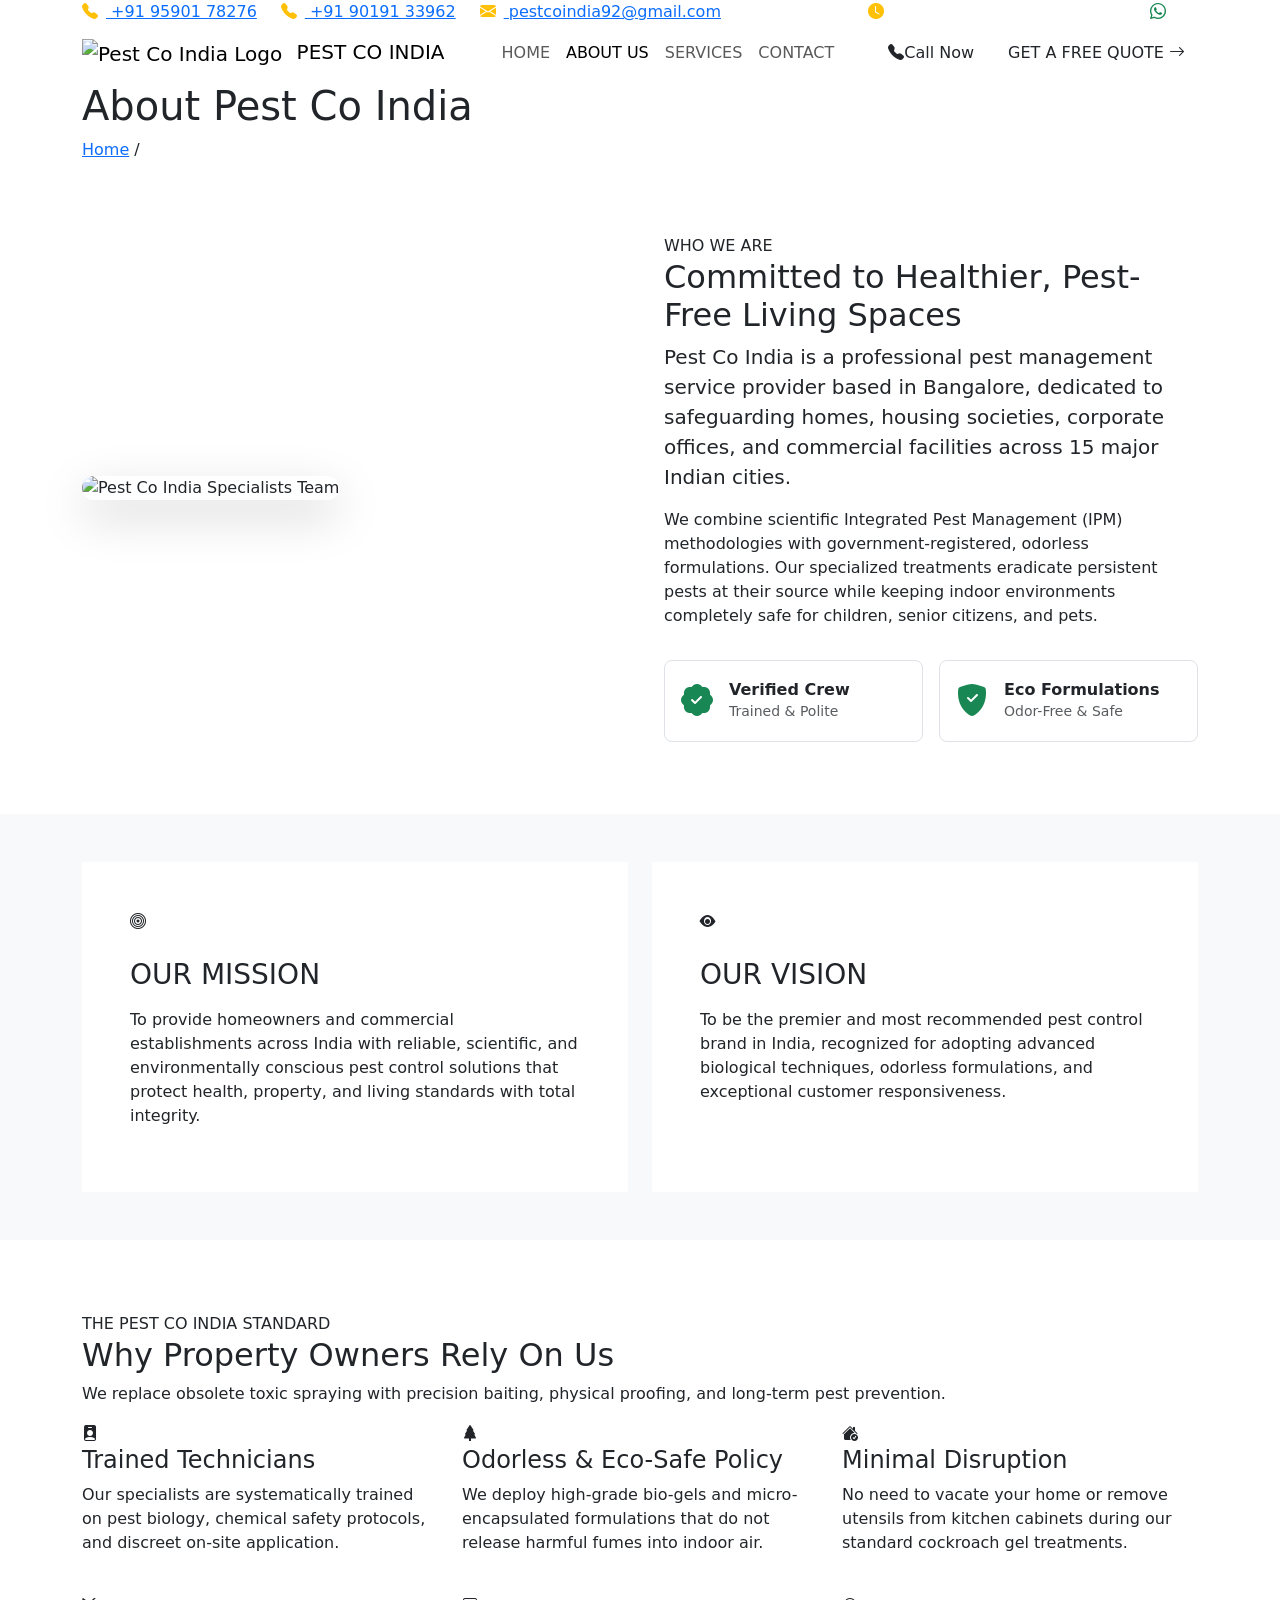
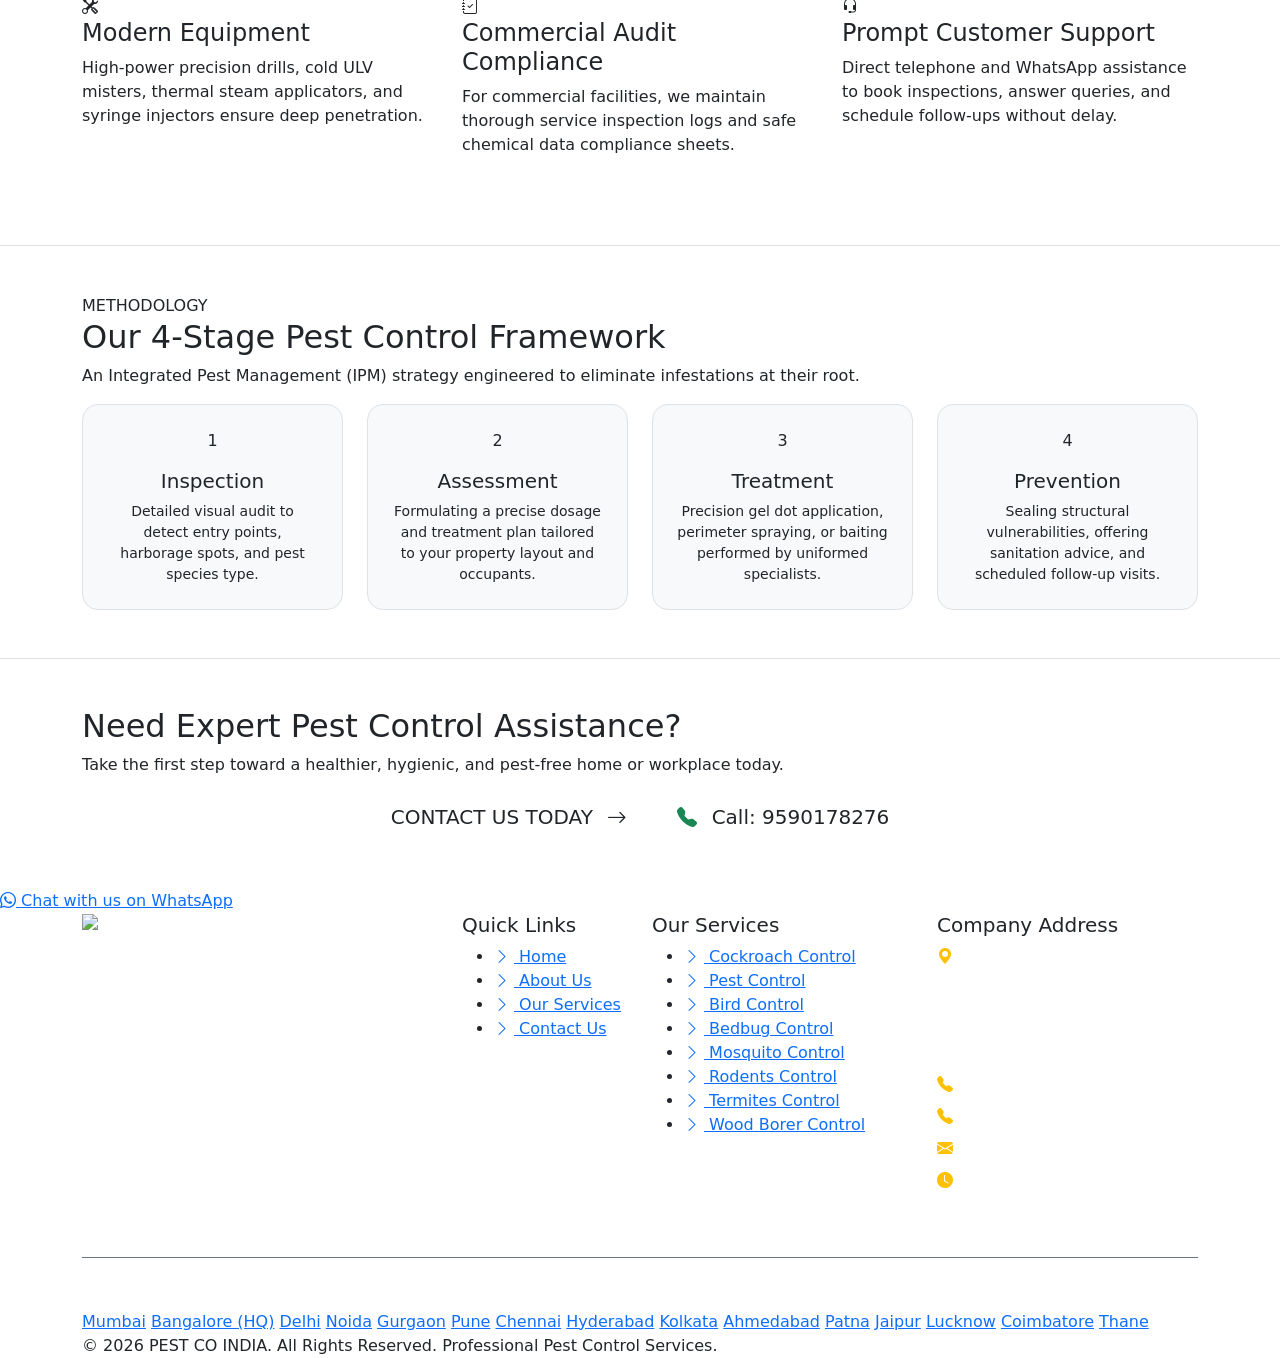
==== about.html @ 186646f3 "uploaded files" ====
<!DOCTYPE html>
<html lang="en">
<head>
  <meta charset="UTF-8">
  <meta name="viewport" content="width=device-width, initial-scale=1.0">
  <title>About Us | Pest Co India - Professional Pest Management</title>
  <meta name="description" content="Learn about Pest Co India, our certified eco-friendly formulations, background-verified technicians, and scientific pest control approach across 15 major Indian cities.">
  <meta name="keywords" content="About Pest Co India, Pest Control Company Bangalore, Professional Pest Control, Eco-Friendly Pest Control, Pest Specialists">
  <link rel="canonical" href="https://pestcoindia.com/about.html">
  <link rel="icon" type="image/svg+xml" href="images/logo.svg">

  <!-- Open Graph -->
  <meta property="og:title" content="About Pest Co India | Professional Pest Management">
  <meta property="og:description" content="Discover our scientific, odorless, and family-safe approach to pest eradication for homes and commercial businesses.">
  <meta property="og:type" content="website">
  <meta property="og:url" content="https://pestcoindia.com/about.html">
  <meta property="og:image" content="images/about_pest_team.jpg">

  <!-- Schema.org JSON-LD Structured Data -->
  <script type="application/ld+json">
  {
    "@context": "https://schema.org",
    "@type": "AboutPage",
    "name": "About Pest Co India",
    "description": "About Pest Co India pest control service provider based in Bangalore, Karnataka.",
    "publisher": {
      "@type": "PestControlService",
      "name": "Pest Co India",
      "telephone": "+919590178276",
      "email": "pestcoindia92@gmail.com",
      "address": {
        "@type": "PostalAddress",
        "streetAddress": "Venkataswamy Building, Near Ayyappa Swamy Temple, Belathur Colony Road, Kadugodi Post, Bangalore-560067., Bangalore",
        "addressLocality": "Bangalore",
        "postalCode": "560067",
        "addressRegion": "Karnataka",
        "addressCountry": "IN"
      }
    }
  }
  </script>

  <!-- Bootstrap 5.3 CSS -->
  <link href="https://cdn.jsdelivr.net/npm/bootstrap@5.3.3/dist/css/bootstrap.min.css" rel="stylesheet">
  <!-- Bootstrap Icons -->
  <link href="https://cdn.jsdelivr.net/npm/bootstrap-icons@1.11.3/font/bootstrap-icons.min.css" rel="stylesheet">
  <!-- Google Fonts -->
  <link rel="preconnect" href="https://fonts.googleapis.com">
  <link rel="preconnect" href="https://fonts.gstatic.com" crossorigin>
  <link href="https://fonts.googleapis.com/css2?family=Outfit:wght@500;600;700;800&family=Plus+Jakarta+Sans:wght@400;500;600;700&display=swap" rel="stylesheet">
  
  <!-- Custom CSS -->
  <link rel="stylesheet" href="css/style.css">
</head>
<body>

  <!-- Top Utility Bar -->
  <div class="top-bar d-none d-md-block">
    <div class="container d-flex justify-content-between align-items-center">
      <div class="d-flex gap-4">
        <span><a href="tel:9590178276"><i class="bi bi-telephone-fill me-2 text-warning"></i> +91 95901 78276</a></span>
        <span><a href="tel:9019133962"><i class="bi bi-telephone-fill me-2 text-warning"></i> +91 90191 33962</a></span>
        <span><a href="mailto:pestcoindia92@gmail.com"><i class="bi bi-envelope-fill me-2 text-warning"></i> pestcoindia92@gmail.com</a></span>
      </div>
      <div class="d-flex align-items-center gap-3">
        <span class="text-white-50"><i class="bi bi-clock-fill me-1 text-warning"></i> Mon - Sat: 8:00 AM - 8:00 PM</span>
        <a href="https://wa.me/919590178276?text=Hi%20Pest%20Co%20India,%20I%20would%20like%20to%20enquire%20about%20pest%20control%20services." target="_blank" rel="noopener noreferrer" aria-label="WhatsApp" class="text-white ms-2"><i class="bi bi-whatsapp text-success fs-6"></i></a>
        <a href="https://instagram.com/pestcoindia" target="_blank" rel="noopener noreferrer" aria-label="Instagram" class="text-white"><i class="bi bi-instagram fs-6"></i></a>
      </div>
    </div>
  </div>

  <!-- Global Header / Navbar -->
  <nav class="navbar navbar-expand-lg sticky-top">
    <div class="container">
      <a class="navbar-brand" href="index.html">
        <img src="images/logo.svg" alt="Pest Co India Logo" width="46" height="46" class="me-2" referrerPolicy="no-referrer">
        <span>PEST CO INDIA</span>
      </a>
      
      <button class="navbar-toggler" type="button" data-bs-toggle="collapse" data-bs-target="#navbarMain" aria-controls="navbarMain" aria-expanded="false" aria-label="Toggle navigation">
        <span class="navbar-toggler-icon"></span>
      </button>

      <div class="collapse navbar-collapse" id="navbarMain">
        <ul class="navbar-nav mx-auto mb-2 mb-lg-0">
          <li class="nav-item">
            <a class="nav-link" href="index.html">HOME</a>
          </li>
          <li class="nav-item">
            <a class="nav-link active" href="about.html">ABOUT US</a>
          </li>
          <li class="nav-item">
            <a class="nav-link" href="services.html">SERVICES</a>
          </li>
          <li class="nav-item">
            <a class="nav-link" href="contact.html">CONTACT</a>
          </li>
        </ul>
        <div class="d-flex align-items-center gap-2">
          <a href="tel:9590178276" class="btn btn-secondary-custom d-none d-xl-inline-flex">
            <i class="bi bi-telephone-fill"></i> Call Now
          </a>
          <a href="contact.html" class="btn btn-primary-custom">
            GET A FREE QUOTE <i class="bi bi-arrow-right"></i>
          </a>
        </div>
      </div>
    </div>
  </nav>

  <!-- Page Banner -->
  <section class="page-banner">
    <div class="container">
      <h1>About Pest Co India</h1>
      <div class="breadcrumb-custom">
        <a href="index.html">Home</a>
        <span>/</span>
        <span class="text-white">About Us</span>
      </div>
    </div>
  </section>

  <!-- Company Introduction -->
  <section class="py-5 my-4">
    <div class="container">
      <div class="row align-items-center g-5">
        <div class="col-lg-6 reveal">
          <img src="images/about_pest_team.jpg" alt="Pest Co India Specialists Team" class="img-fluid rounded-4 shadow-lg" referrerPolicy="no-referrer">
        </div>

        <div class="col-lg-6 reveal">
          <span class="section-subtitle">WHO WE ARE</span>
          <h2 class="section-title">Committed to Healthier, Pest-Free Living Spaces</h2>
          <p class="lead text-dark">Pest Co India is a professional pest management service provider based in Bangalore, dedicated to safeguarding homes, housing societies, corporate offices, and commercial facilities across 15 major Indian cities.</p>
          <p>We combine scientific Integrated Pest Management (IPM) methodologies with government-registered, odorless formulations. Our specialized treatments eradicate persistent pests at their source while keeping indoor environments completely safe for children, senior citizens, and pets.</p>
          
          <div class="row g-3 mt-3">
            <div class="col-6">
              <div class="d-flex align-items-center gap-3 p-3 rounded-3 bg-white border">
                <i class="bi bi-patch-check-fill text-success fs-2"></i>
                <div>
                  <h6 class="mb-0 fw-bold">Verified Crew</h6>
                  <small class="text-muted">Trained & Polite</small>
                </div>
              </div>
            </div>
            <div class="col-6">
              <div class="d-flex align-items-center gap-3 p-3 rounded-3 bg-white border">
                <i class="bi bi-shield-fill-check text-success fs-2"></i>
                <div>
                  <h6 class="mb-0 fw-bold">Eco Formulations</h6>
                  <small class="text-muted">Odor-Free & Safe</small>
                </div>
              </div>
            </div>
          </div>
        </div>
      </div>
    </div>
  </section>

  <!-- Mission & Vision Cards -->
  <section class="py-5 bg-light">
    <div class="container">
      <div class="row g-4">
        <div class="col-md-6 reveal">
          <div class="feature-card bg-white h-100 p-4 p-md-5">
            <div class="feature-icon mb-4"><i class="bi bi-bullseye"></i></div>
            <h3 class="mb-3">OUR MISSION</h3>
            <p>To provide homeowners and commercial establishments across India with reliable, scientific, and environmentally conscious pest control solutions that protect health, property, and living standards with total integrity.</p>
          </div>
        </div>

        <div class="col-md-6 reveal">
          <div class="feature-card bg-white h-100 p-4 p-md-5">
            <div class="feature-icon mb-4"><i class="bi bi-eye-fill"></i></div>
            <h3 class="mb-3">OUR VISION</h3>
            <p>To be the premier and most recommended pest control brand in India, recognized for adopting advanced biological techniques, odorless formulations, and exceptional customer responsiveness.</p>
          </div>
        </div>
      </div>
    </div>
  </section>

  <!-- Why Customers Choose Us -->
  <section class="py-5 my-4">
    <div class="container">
      <div class="section-header reveal">
        <span class="section-subtitle">THE PEST CO INDIA STANDARD</span>
        <h2 class="section-title">Why Property Owners Rely On Us</h2>
        <p>We replace obsolete toxic spraying with precision baiting, physical proofing, and long-term pest prevention.</p>
      </div>

      <div class="row g-4">
        <div class="col-md-4 reveal">
          <div class="feature-card">
            <div class="feature-icon"><i class="bi bi-person-badge-fill"></i></div>
            <h4>Trained Technicians</h4>
            <p>Our specialists are systematically trained on pest biology, chemical safety protocols, and discreet on-site application.</p>
          </div>
        </div>

        <div class="col-md-4 reveal">
          <div class="feature-card">
            <div class="feature-icon"><i class="bi bi-tree-fill"></i></div>
            <h4>Odorless & Eco-Safe Policy</h4>
            <p>We deploy high-grade bio-gels and micro-encapsulated formulations that do not release harmful fumes into indoor air.</p>
          </div>
        </div>

        <div class="col-md-4 reveal">
          <div class="feature-card">
            <div class="feature-icon"><i class="bi bi-house-check-fill"></i></div>
            <h4>Minimal Disruption</h4>
            <p>No need to vacate your home or remove utensils from kitchen cabinets during our standard cockroach gel treatments.</p>
          </div>
        </div>

        <div class="col-md-4 reveal">
          <div class="feature-card">
            <div class="feature-icon"><i class="bi bi-tools"></i></div>
            <h4>Modern Equipment</h4>
            <p>High-power precision drills, cold ULV misters, thermal steam applicators, and syringe injectors ensure deep penetration.</p>
          </div>
        </div>

        <div class="col-md-4 reveal">
          <div class="feature-card">
            <div class="feature-icon"><i class="bi bi-journal-check"></i></div>
            <h4>Commercial Audit Compliance</h4>
            <p>For commercial facilities, we maintain thorough service inspection logs and safe chemical data compliance sheets.</p>
          </div>
        </div>

        <div class="col-md-4 reveal">
          <div class="feature-card">
            <div class="feature-icon"><i class="bi bi-headset"></i></div>
            <h4>Prompt Customer Support</h4>
            <p>Direct telephone and WhatsApp assistance to book inspections, answer queries, and schedule follow-ups without delay.</p>
          </div>
        </div>
      </div>
    </div>
  </section>

  <!-- Our 4-Stage Approach -->
  <section class="py-5 bg-white border-top border-bottom">
    <div class="container">
      <div class="section-header reveal">
        <span class="section-subtitle">METHODOLOGY</span>
        <h2 class="section-title">Our 4-Stage Pest Control Framework</h2>
        <p>An Integrated Pest Management (IPM) strategy engineered to eliminate infestations at their root.</p>
      </div>

      <div class="row g-4">
        <div class="col-md-3 reveal text-center">
          <div class="p-4 bg-light rounded-4 h-100 border">
            <div class="process-number mx-auto mb-3">1</div>
            <h5>Inspection</h5>
            <p class="small mb-0">Detailed visual audit to detect entry points, harborage spots, and pest species type.</p>
          </div>
        </div>
        <div class="col-md-3 reveal text-center">
          <div class="p-4 bg-light rounded-4 h-100 border">
            <div class="process-number mx-auto mb-3">2</div>
            <h5>Assessment</h5>
            <p class="small mb-0">Formulating a precise dosage and treatment plan tailored to your property layout and occupants.</p>
          </div>
        </div>
        <div class="col-md-3 reveal text-center">
          <div class="p-4 bg-light rounded-4 h-100 border">
            <div class="process-number mx-auto mb-3">3</div>
            <h5>Treatment</h5>
            <p class="small mb-0">Precision gel dot application, perimeter spraying, or baiting performed by uniformed specialists.</p>
          </div>
        </div>
        <div class="col-md-3 reveal text-center">
          <div class="p-4 bg-light rounded-4 h-100 border">
            <div class="process-number mx-auto mb-3">4</div>
            <h5>Prevention</h5>
            <p class="small mb-0">Sealing structural vulnerabilities, offering sanitation advice, and scheduled follow-up visits.</p>
          </div>
        </div>
      </div>
    </div>
  </section>

  <!-- CTA Banner -->
  <section class="py-5">
    <div class="container">
      <div class="cta-banner reveal">
        <h2>Need Expert Pest Control Assistance?</h2>
        <p>Take the first step toward a healthier, hygienic, and pest-free home or workplace today.</p>
        <div class="d-flex flex-wrap justify-content-center gap-3">
          <a href="contact.html" class="btn btn-accent-custom btn-lg">
            CONTACT US TODAY <i class="bi bi-arrow-right ms-2"></i>
          </a>
          <a href="tel:9590178276" class="btn btn-call-custom btn-lg">
            <i class="bi bi-telephone-fill text-success me-2"></i> Call: 9590178276
          </a>
        </div>
      </div>
    </div>
  </section>

  <!-- Floating WhatsApp Action Button -->
  <a href="https://wa.me/919590178276?text=Hi%20Pest%20Co%20India,%20I%20would%20like%20to%20enquire%20about%20pest%20control%20services." target="_blank" rel="noopener noreferrer" class="floating-whatsapp" aria-label="Chat on WhatsApp">
    <i class="bi bi-whatsapp"></i>
    <span class="floating-whatsapp-tooltip">Chat with us on WhatsApp</span>
  </a>

  <!-- Global Footer -->
  <footer class="footer">
    <div class="container">
      <div class="row g-4">
        <div class="col-lg-4 col-md-6">
          <a class="navbar-brand text-white mb-3" href="index.html">
            <img src="images/logo.svg" alt="Pest Co India Logo" width="40" height="40" class="me-2" referrerPolicy="no-referrer">
            <span class="text-white">PEST CO INDIA</span>
          </a>
          <p class="text-white-50">PEST CO INDIA provides scientific, safe, and effective pest control solutions for homes and commercial establishments across Bangalore and major cities.</p>
          <div class="d-flex gap-3 text-white fs-5 mt-3">
            <a href="https://wa.me/919590178276?text=Hi%20Pest%20Co%20India" target="_blank" rel="noopener noreferrer" class="text-white-50" aria-label="WhatsApp"><i class="bi bi-whatsapp"></i></a>
            <a href="tel:9590178276" class="text-white-50" aria-label="Call"><i class="bi bi-telephone-fill"></i></a>
            <a href="https://instagram.com/pestcoindia" target="_blank" rel="noopener noreferrer" class="text-white-50" aria-label="Instagram"><i class="bi bi-instagram"></i></a>
          </div>
        </div>

        <div class="col-lg-2 col-md-6">
          <h5>Quick Links</h5>
          <ul class="footer-links">
            <li><a href="index.html"><i class="bi bi-chevron-right me-1"></i> Home</a></li>
            <li><a href="about.html"><i class="bi bi-chevron-right me-1"></i> About Us</a></li>
            <li><a href="services.html"><i class="bi bi-chevron-right me-1"></i> Our Services</a></li>
            <li><a href="contact.html"><i class="bi bi-chevron-right me-1"></i> Contact Us</a></li>
          </ul>
        </div>

        <div class="col-lg-3 col-md-6">
          <h5>Our Services</h5>
          <ul class="footer-links">
            <li><a href="services.html#cockroach"><i class="bi bi-chevron-right me-1"></i> Cockroach Control</a></li>
            <li><a href="services.html#pestcontrol"><i class="bi bi-chevron-right me-1"></i> Pest Control</a></li>
            <li><a href="services.html#bird"><i class="bi bi-chevron-right me-1"></i> Bird Control</a></li>
            <li><a href="services.html#bedbug"><i class="bi bi-chevron-right me-1"></i> Bedbug Control</a></li>
            <li><a href="services.html#mosquito"><i class="bi bi-chevron-right me-1"></i> Mosquito Control</a></li>
            <li><a href="services.html#rodent"><i class="bi bi-chevron-right me-1"></i> Rodents Control</a></li>
            <li><a href="services.html#termite"><i class="bi bi-chevron-right me-1"></i> Termites Control</a></li>
            <li><a href="services.html#woodborer"><i class="bi bi-chevron-right me-1"></i> Wood Borer Control</a></li>
          </ul>
        </div>

        <div class="col-lg-3 col-md-6">
          <h5>Company Address</h5>
          <ul class="list-unstyled text-white-50 d-flex flex-column gap-2">
            <li><i class="bi bi-geo-alt-fill text-warning me-2"></i> Venkataswamy Building, Near Ayyappa Swamy Temple, Belathur Colony Road, Kadugodi Post, Bangalore-560067., Bangalore</li>
            <li><a href="tel:9590178276" class="text-white-50"><i class="bi bi-telephone-fill text-warning me-2"></i> +91 95901 78276</a></li>
            <li><a href="tel:9019133962" class="text-white-50"><i class="bi bi-telephone-fill text-warning me-2"></i> +91 90191 33962</a></li>
            <li><a href="mailto:pestcoindia92@gmail.com" class="text-white-50"><i class="bi bi-envelope-fill text-warning me-2"></i> pestcoindia92@gmail.com</a></li>
            <li><i class="bi bi-clock-fill text-warning me-2"></i> Mon - Sat: 8:00 AM - 8:00 PM</li>
          </ul>
        </div>
      </div>

      <!-- Service Areas in Footer (15 Cities) -->
      <div class="mt-4 pt-4 border-top border-secondary">
        <h6 class="text-white mb-2">Service Areas Across India (15 Cities):</h6>
        <div class="footer-cities-grid">
          <a href="contact.html?service_area=Mumbai" class="city-footer-tag">Mumbai</a>
          <a href="contact.html?service_area=Bangalore" class="city-footer-tag">Bangalore (HQ)</a>
          <a href="contact.html?service_area=Delhi" class="city-footer-tag">Delhi</a>
          <a href="contact.html?service_area=Noida" class="city-footer-tag">Noida</a>
          <a href="contact.html?service_area=Gurgaon" class="city-footer-tag">Gurgaon</a>
          <a href="contact.html?service_area=Pune" class="city-footer-tag">Pune</a>
          <a href="contact.html?service_area=Chennai" class="city-footer-tag">Chennai</a>
          <a href="contact.html?service_area=Hyderabad" class="city-footer-tag">Hyderabad</a>
          <a href="contact.html?service_area=Kolkata" class="city-footer-tag">Kolkata</a>
          <a href="contact.html?service_area=Ahmedabad" class="city-footer-tag">Ahmedabad</a>
          <a href="contact.html?service_area=Patna" class="city-footer-tag">Patna</a>
          <a href="contact.html?service_area=Jaipur" class="city-footer-tag">Jaipur</a>
          <a href="contact.html?service_area=Lucknow" class="city-footer-tag">Lucknow</a>
          <a href="contact.html?service_area=Coimbatore" class="city-footer-tag">Coimbatore</a>
          <a href="contact.html?service_area=Thane" class="city-footer-tag">Thane</a>
        </div>
      </div>

      <div class="footer-bottom">
        <p class="mb-0">&copy; 2026 PEST CO INDIA. All Rights Reserved. Professional Pest Control Services.</p>
      </div>
    </div>
  </footer>

  <!-- Bootstrap JS -->
  <script src="https://cdn.jsdelivr.net/npm/bootstrap@5.3.3/dist/js/bootstrap.bundle.min.js"></script>
  <!-- Custom JS -->
  <script src="js/script.js"></script>
</body>
</html>
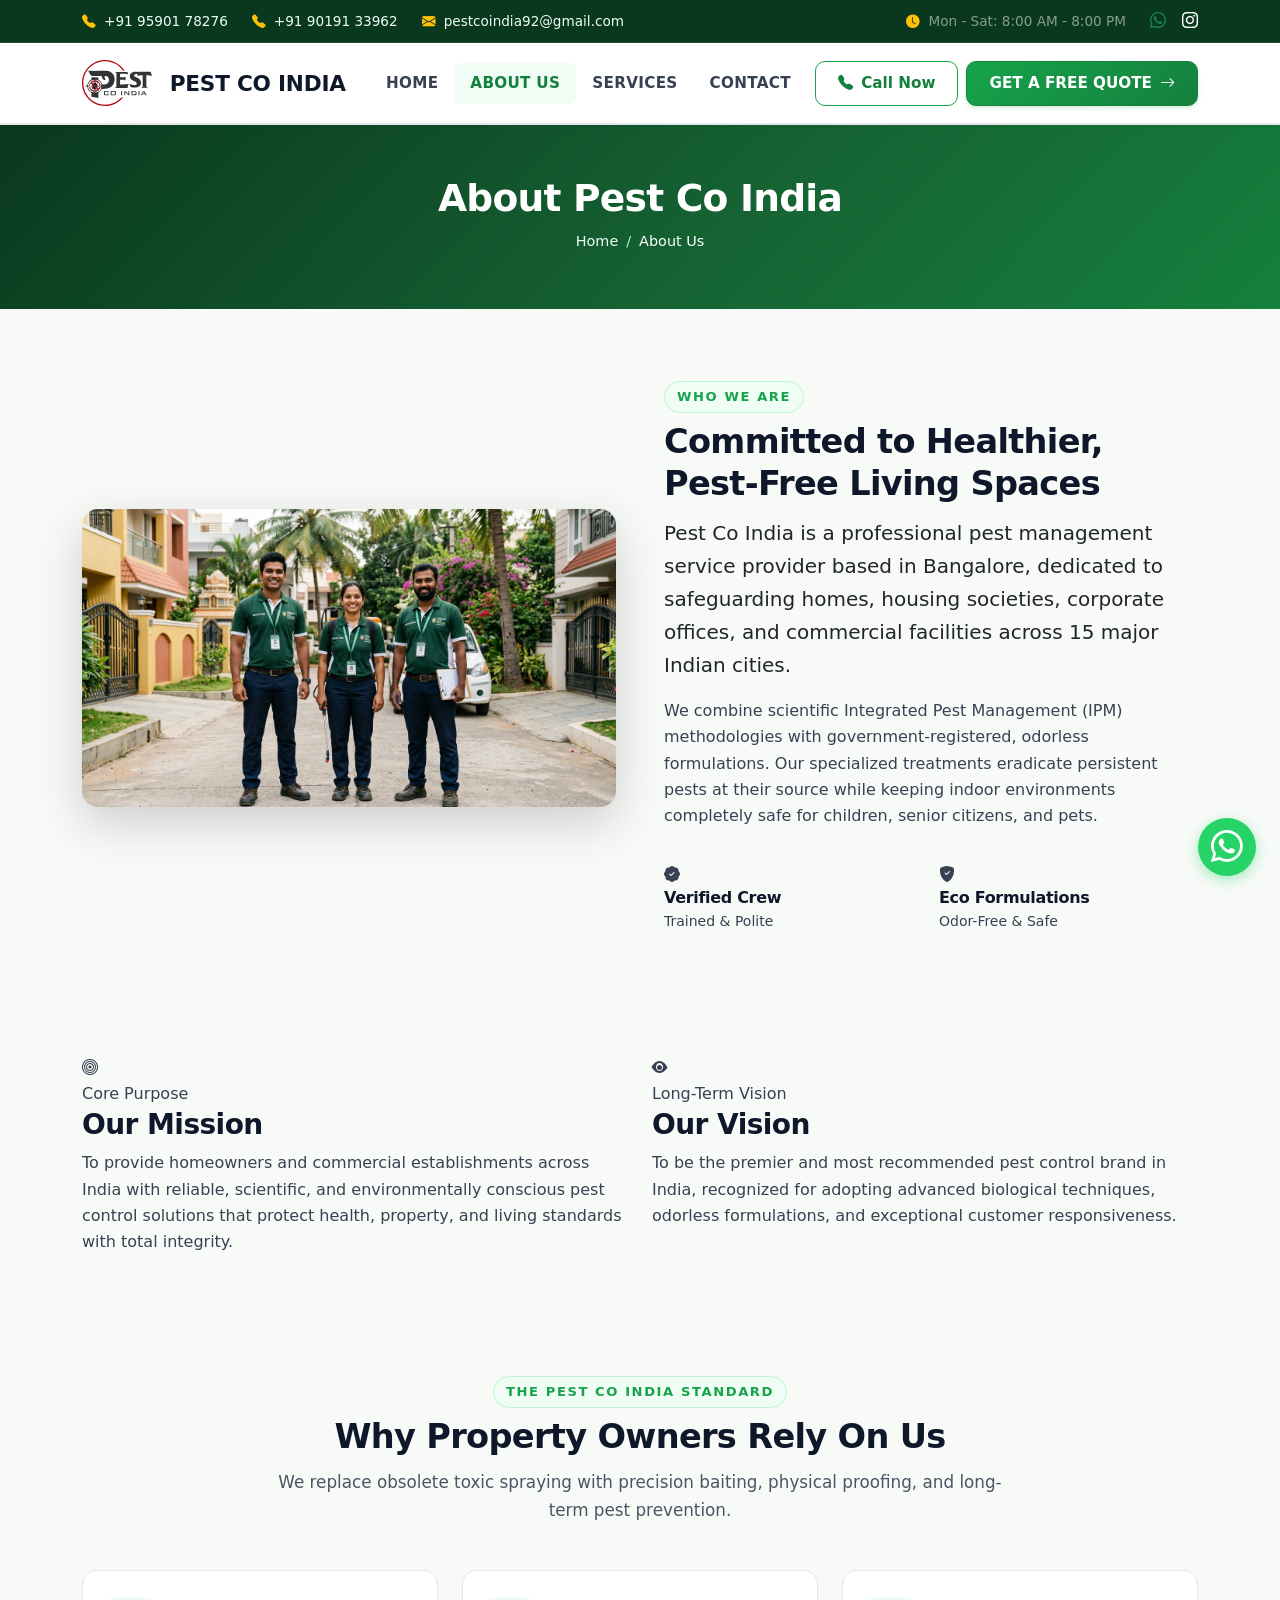
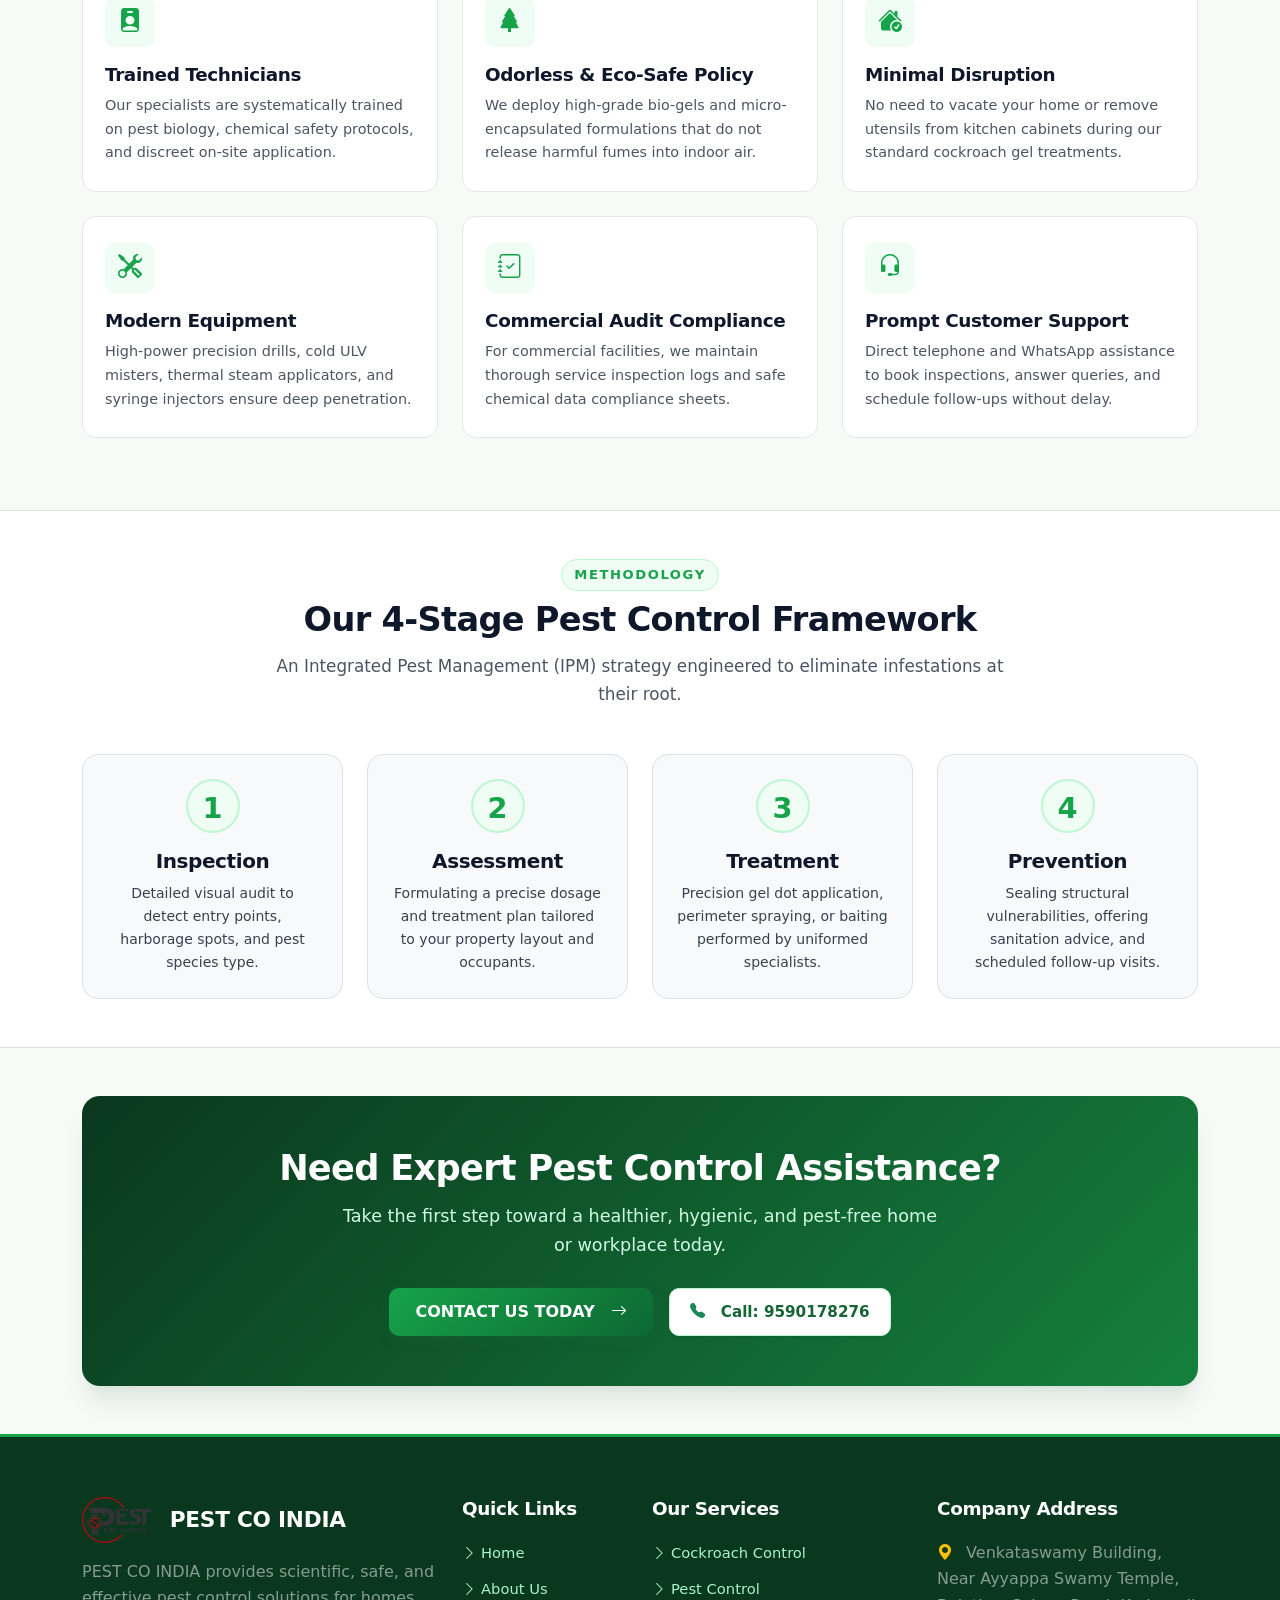
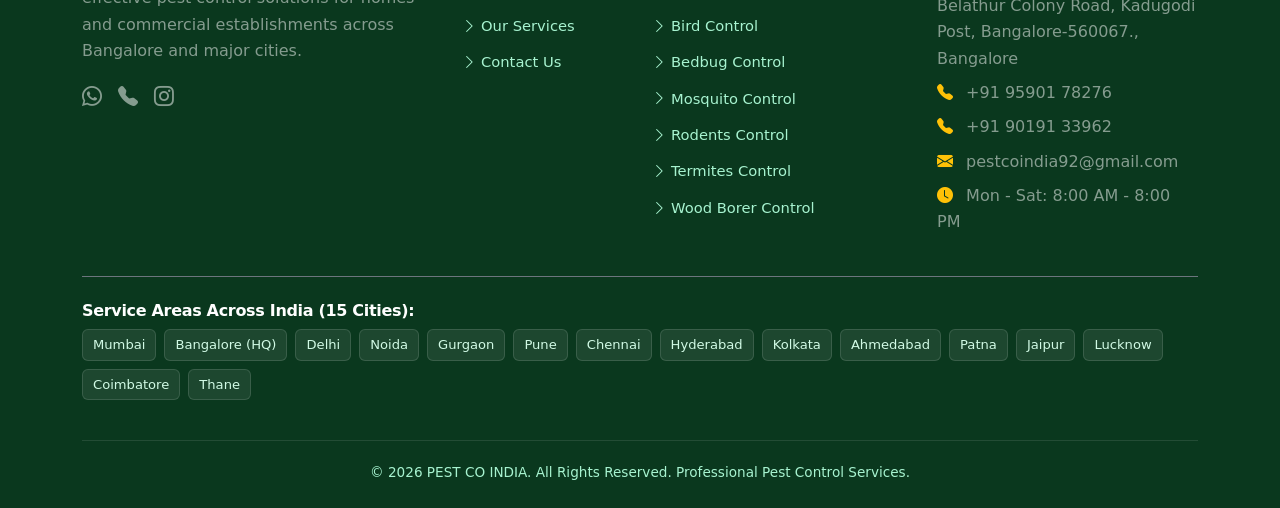
==== commit 84a91d7c: "Update about.html" ====
--- a/about.html
+++ b/about.html
@@ -136,21 +136,25 @@
           <p>We combine scientific Integrated Pest Management (IPM) methodologies with government-registered, odorless formulations. Our specialized treatments eradicate persistent pests at their source while keeping indoor environments completely safe for children, senior citizens, and pets.</p>
           
           <div class="row g-3 mt-3">
-            <div class="col-6">
-              <div class="d-flex align-items-center gap-3 p-3 rounded-3 bg-white border">
-                <i class="bi bi-patch-check-fill text-success fs-2"></i>
+            <div class="col-sm-6">
+              <div class="about-trust-badge">
+                <div class="about-trust-icon">
+                  <i class="bi bi-patch-check-fill"></i>
+                </div>
                 <div>
-                  <h6 class="mb-0 fw-bold">Verified Crew</h6>
-                  <small class="text-muted">Trained & Polite</small>
+                  <h6 class="mb-0">Verified Crew</h6>
+                  <small>Trained & Polite</small>
                 </div>
               </div>
             </div>
-            <div class="col-6">
-              <div class="d-flex align-items-center gap-3 p-3 rounded-3 bg-white border">
-                <i class="bi bi-shield-fill-check text-success fs-2"></i>
+            <div class="col-sm-6">
+              <div class="about-trust-badge">
+                <div class="about-trust-icon">
+                  <i class="bi bi-shield-fill-check"></i>
+                </div>
                 <div>
-                  <h6 class="mb-0 fw-bold">Eco Formulations</h6>
-                  <small class="text-muted">Odor-Free & Safe</small>
+                  <h6 class="mb-0">Eco Formulations</h6>
+                  <small>Odor-Free & Safe</small>
                 </div>
               </div>
             </div>
@@ -161,22 +165,28 @@
   </section>
 
   <!-- Mission & Vision Cards -->
-  <section class="py-5 bg-light">
+  <section class="py-5 bg-light-subtle-section">
     <div class="container">
       <div class="row g-4">
         <div class="col-md-6 reveal">
-          <div class="feature-card bg-white h-100 p-4 p-md-5">
-            <div class="feature-icon mb-4"><i class="bi bi-bullseye"></i></div>
-            <h3 class="mb-3">OUR MISSION</h3>
-            <p>To provide homeowners and commercial establishments across India with reliable, scientific, and environmentally conscious pest control solutions that protect health, property, and living standards with total integrity.</p>
+          <div class="about-mission-card h-100">
+            <div class="mission-icon">
+              <i class="bi bi-bullseye"></i>
+            </div>
+            <span class="mission-tag">Core Purpose</span>
+            <h3 class="mb-2">Our Mission</h3>
+            <p class="mb-0">To provide homeowners and commercial establishments across India with reliable, scientific, and environmentally conscious pest control solutions that protect health, property, and living standards with total integrity.</p>
           </div>
         </div>
 
         <div class="col-md-6 reveal">
-          <div class="feature-card bg-white h-100 p-4 p-md-5">
-            <div class="feature-icon mb-4"><i class="bi bi-eye-fill"></i></div>
-            <h3 class="mb-3">OUR VISION</h3>
-            <p>To be the premier and most recommended pest control brand in India, recognized for adopting advanced biological techniques, odorless formulations, and exceptional customer responsiveness.</p>
+          <div class="about-mission-card h-100">
+            <div class="mission-icon">
+              <i class="bi bi-eye-fill"></i>
+            </div>
+            <span class="mission-tag">Long-Term Vision</span>
+            <h3 class="mb-2">Our Vision</h3>
+            <p class="mb-0">To be the premier and most recommended pest control brand in India, recognized for adopting advanced biological techniques, odorless formulations, and exceptional customer responsiveness.</p>
           </div>
         </div>
       </div>
--- a/css/style.css
+++ b/css/style.css
@@ -0,0 +1,1187 @@
+:root {
+  /* Green Theme Brand Colors */
+  --primary: #16A34A;
+  --primary-dark: #15803D;
+  --primary-darker: #166534;
+  --primary-deep: #0A381E;
+  --primary-light: #22C55E;
+  --primary-subtle: #F0FDF4;
+  --primary-border: #BBF7D0;
+  
+  /* Slate & Neutrals */
+  --neutral-950: #061A0E;
+  --neutral-900: #0F172A;
+  --neutral-800: #1F2937;
+  --neutral-700: #374151;
+  --neutral-600: #4B5563;
+  --neutral-500: #6B7280;
+  --neutral-400: #9CA3AF;
+  --neutral-300: #D1D5DB;
+  --neutral-200: #E5E7EB;
+  --neutral-100: #F3F4F6;
+  --neutral-50: #F9FAFB;
+
+  /* Functional Accents */
+  --accent: #EAB308;
+  --accent-hover: #CA8A04;
+  --accent-subtle: #FEFCE8;
+  --whatsapp: #25D366;
+  --danger: #DC2626;
+
+  /* Base Application Variables */
+  --dark: #0F172A;
+  --body-text: #374151;
+  --light-bg: #F8FAF8;
+  --card-bg: #FFFFFF;
+  --border-color: #E5E7EB;
+  --border-focus: #86EFAC;
+
+  /* Elevation & Shadows */
+  --shadow-xs: 0 1px 2px 0 rgba(0, 0, 0, 0.05);
+  --shadow-sm: 0 1px 3px 0 rgba(0, 0, 0, 0.07), 0 1px 2px -1px rgba(0, 0, 0, 0.04);
+  --shadow-md: 0 4px 6px -1px rgba(22, 101, 52, 0.08), 0 2px 4px -2px rgba(0, 0, 0, 0.04);
+  --shadow-lg: 0 10px 15px -3px rgba(22, 101, 52, 0.1), 0 4px 6px -4px rgba(0, 0, 0, 0.04);
+  --shadow-xl: 0 20px 25px -5px rgba(22, 101, 52, 0.12), 0 8px 10px -6px rgba(0, 0, 0, 0.04);
+
+  /* Typography */
+  --font-main: 'Plus Jakarta Sans', system-ui, -apple-system, sans-serif;
+  --font-heading: 'Outfit', 'Plus Jakarta Sans', system-ui, sans-serif;
+
+  /* Radii */
+  --radius-sm: 6px;
+  --radius-md: 10px;
+  --radius-lg: 14px;
+  --radius-xl: 18px;
+  --radius-pill: 9999px;
+
+  /* Transitions */
+  --transition-fast: all 0.2s ease-in-out;
+  --transition-normal: all 0.3s cubic-bezier(0.16, 1, 0.3, 1);
+}
+
+/* Base Styles */
+*, *::before, *::after {
+  box-sizing: border-box;
+}
+
+html {
+  scroll-behavior: smooth;
+  font-size: 16px;
+  overflow-x: clip;
+}
+
+body {
+  font-family: var(--font-main);
+  color: var(--body-text);
+  background-color: var(--light-bg);
+  line-height: 1.65;
+  overflow-x: clip;
+  margin: 0;
+  padding: 0;
+  -webkit-font-smoothing: antialiased;
+}
+
+h1, h2, h3, h4, h5, h6 {
+  font-family: var(--font-heading);
+  color: var(--dark);
+  font-weight: 700;
+  line-height: 1.25;
+  letter-spacing: -0.02em;
+}
+
+a {
+  text-decoration: none;
+  transition: var(--transition-fast);
+}
+
+img {
+  max-width: 100%;
+  height: auto;
+}
+
+/* Number input spinner arrow removal */
+input[type=number]::-webkit-inner-spin-button, 
+input[type=number]::-webkit-outer-spin-button { 
+  -webkit-appearance: none; 
+  margin: 0; 
+}
+input[type=number] { 
+  -moz-appearance: textfield; 
+  appearance: textfield;
+}
+
+/* --- Top Utility Bar --- */
+.top-bar {
+  background-color: var(--primary-deep);
+  color: #D1FAE5;
+  font-size: 0.85rem;
+  padding: 8px 0;
+  border-bottom: 1px solid rgba(255, 255, 255, 0.1);
+}
+
+.top-bar a {
+  color: #ECFDF5;
+  display: inline-flex;
+  align-items: center;
+  font-weight: 500;
+}
+
+.top-bar a:hover {
+  color: var(--accent);
+}
+
+/* --- Navigation Header --- */
+.navbar {
+  position: -webkit-sticky;
+  position: sticky;
+  top: 0;
+  background-color: #FFFFFF;
+  padding: 12px 0;
+  transition: var(--transition-normal);
+  border-bottom: 2px solid #E5E7EB;
+  box-shadow: 0 2px 4px 0 rgba(0, 0, 0, 0.04);
+  z-index: 1030;
+}
+
+.navbar.sticky-nav {
+  padding: 10px 0;
+  box-shadow: var(--shadow-md);
+  border-bottom-color: var(--primary-border);
+}
+
+.navbar-brand {
+  display: flex;
+  align-items: center;
+  gap: 10px;
+  font-family: var(--font-heading);
+  font-weight: 800;
+  font-size: 1.35rem;
+  color: var(--neutral-900);
+  letter-spacing: -0.02em;
+}
+
+.navbar-brand img {
+  height: 46px;
+  width: auto;
+  object-fit: contain;
+}
+
+.navbar-brand span {
+  font-weight: 800;
+  letter-spacing: -0.01em;
+  color: #0F172A;
+}
+
+.nav-link {
+  font-family: var(--font-heading);
+  font-weight: 600;
+  font-size: 0.95rem;
+  color: var(--neutral-700) !important;
+  padding: 8px 16px !important;
+  border-radius: var(--radius-sm);
+  transition: var(--transition-fast);
+  letter-spacing: 0.02em;
+}
+
+.nav-link:hover {
+  color: var(--primary) !important;
+  background-color: var(--primary-subtle);
+}
+
+.nav-link.active {
+  color: var(--primary-dark) !important;
+  background-color: var(--primary-subtle);
+  font-weight: 700;
+}
+
+/* --- Buttons --- */
+.btn-primary-custom {
+  background: linear-gradient(135deg, #16A34A 0%, #15803D 100%);
+  color: #FFFFFF !important;
+  font-family: var(--font-heading);
+  font-weight: 700;
+  font-size: 0.95rem;
+  padding: 10px 22px;
+  border-radius: var(--radius-md);
+  border: 1px solid #15803D;
+  display: inline-flex;
+  align-items: center;
+  gap: 8px;
+  box-shadow: 0 2px 4px rgba(22, 163, 74, 0.2);
+  transition: var(--transition-fast);
+  cursor: pointer;
+}
+
+.btn-primary-custom:hover {
+  background: linear-gradient(135deg, #15803D 0%, #166534 100%);
+  box-shadow: 0 4px 10px rgba(22, 163, 74, 0.35);
+  transform: translateY(-1px);
+}
+
+.btn-secondary-custom {
+  background-color: #FFFFFF;
+  color: var(--primary-dark) !important;
+  font-family: var(--font-heading);
+  font-weight: 700;
+  font-size: 0.95rem;
+  padding: 10px 22px;
+  border-radius: var(--radius-md);
+  border: 1.5px solid var(--primary);
+  display: inline-flex;
+  align-items: center;
+  gap: 8px;
+  transition: var(--transition-fast);
+  cursor: pointer;
+}
+
+.btn-secondary-custom:hover {
+  background-color: var(--primary-subtle);
+  color: var(--primary-darker) !important;
+  border-color: var(--primary-dark);
+  transform: translateY(-1px);
+}
+
+.btn-accent-custom {
+  background: linear-gradient(135deg, #16A34A 0%, #0D6832 100%);
+  color: #FFFFFF !important;
+  font-family: var(--font-heading);
+  font-weight: 700;
+  font-size: 1rem;
+  padding: 12px 26px;
+  border-radius: var(--radius-md);
+  border: none;
+  display: inline-flex;
+  align-items: center;
+  gap: 8px;
+  box-shadow: 0 4px 12px rgba(22, 101, 52, 0.3);
+  transition: var(--transition-fast);
+  cursor: pointer;
+}
+
+.btn-accent-custom:hover {
+  background: linear-gradient(135deg, #15803D 0%, #0A381E 100%);
+  transform: translateY(-2px);
+  box-shadow: 0 6px 16px rgba(22, 101, 52, 0.4);
+}
+
+.btn-call-custom {
+  background-color: #FFFFFF;
+  color: var(--primary-darker) !important;
+  font-family: var(--font-heading);
+  font-weight: 700;
+  font-size: 0.95rem;
+  padding: 10px 20px;
+  border-radius: var(--radius-md);
+  border: 1.5px solid var(--primary-border);
+  display: inline-flex;
+  align-items: center;
+  gap: 8px;
+  box-shadow: var(--shadow-sm);
+  transition: var(--transition-fast);
+}
+
+.btn-call-custom:hover {
+  border-color: var(--primary);
+  background-color: var(--primary-subtle);
+  color: var(--primary-dark) !important;
+  transform: translateY(-1px);
+}
+
+/* --- Hero Section --- */
+.hero-section {
+  position: relative;
+  background: linear-gradient(135deg, #0A381E 0%, #166534 55%, #15803D 100%);
+  color: #FFFFFF;
+  padding: 70px 0 85px 0;
+  overflow: hidden;
+}
+
+.hero-section::before {
+  content: '';
+  position: absolute;
+  top: 0;
+  left: 0;
+  right: 0;
+  bottom: 0;
+  background-image: radial-gradient(rgba(255, 255, 255, 0.08) 1px, transparent 1px);
+  background-size: 24px 24px;
+  opacity: 0.6;
+  pointer-events: none;
+}
+
+.hero-content {
+  position: relative;
+  z-index: 2;
+}
+
+.badge-trust {
+  display: inline-flex;
+  align-items: center;
+  gap: 6px;
+  background-color: rgba(255, 255, 255, 0.15);
+  backdrop-filter: blur(8px);
+  color: #ECFDF5;
+  font-family: var(--font-heading);
+  font-weight: 600;
+  font-size: 0.85rem;
+  padding: 6px 14px;
+  border-radius: var(--radius-pill);
+  margin-bottom: 20px;
+  border: 1px solid rgba(255, 255, 255, 0.2);
+}
+
+.hero-section h1 {
+  color: #FFFFFF;
+  font-size: 2.75rem;
+  font-weight: 800;
+  letter-spacing: -0.03em;
+  margin-bottom: 20px;
+  line-height: 1.18;
+}
+
+.hero-section p {
+  color: #D1FAE5;
+  font-size: 1.15rem;
+  margin-bottom: 32px;
+  max-width: 650px;
+  line-height: 1.6;
+}
+
+/* --- Stats / Trust Bar --- */
+.stats-section {
+  margin-top: -36px;
+  position: relative;
+  z-index: 10;
+}
+
+.stats-card {
+  background-color: #FFFFFF;
+  padding: 24px 18px;
+  border-radius: var(--radius-lg);
+  border: 1px solid var(--border-color);
+  box-shadow: var(--shadow-md);
+  transition: var(--transition-fast);
+  height: 100%;
+}
+
+.stats-card:hover {
+  transform: translateY(-3px);
+  box-shadow: var(--shadow-lg);
+  border-color: var(--primary-border);
+}
+
+.stat-icon {
+  width: 48px;
+  height: 48px;
+  border-radius: var(--radius-md);
+  background-color: var(--primary-subtle);
+  color: var(--primary);
+  display: flex;
+  align-items: center;
+  justify-content: center;
+  font-size: 1.4rem;
+  margin-bottom: 12px;
+}
+
+.stat-title {
+  font-family: var(--font-heading);
+  font-weight: 700;
+  font-size: 1rem;
+  color: var(--neutral-900);
+  margin-bottom: 4px;
+}
+
+.stat-label {
+  font-size: 0.82rem;
+  color: var(--neutral-500);
+  margin: 0;
+}
+
+/* --- Section Headers --- */
+.section-header {
+  text-align: center;
+  max-width: 760px;
+  margin: 0 auto 45px auto;
+}
+
+.section-subtitle {
+  font-family: var(--font-heading);
+  font-weight: 700;
+  font-size: 0.82rem;
+  color: var(--primary);
+  letter-spacing: 0.12em;
+  text-transform: uppercase;
+  display: inline-block;
+  margin-bottom: 8px;
+  background-color: var(--primary-subtle);
+  padding: 4px 12px;
+  border-radius: var(--radius-pill);
+  border: 1px solid var(--primary-border);
+}
+
+.section-title {
+  font-size: 2.1rem;
+  font-weight: 800;
+  color: var(--neutral-900);
+  margin-bottom: 12px;
+  letter-spacing: -0.02em;
+}
+
+.section-header p {
+  color: var(--neutral-600);
+  font-size: 1.05rem;
+  margin-bottom: 0;
+}
+
+/* --- Service Area / City Grid (15 Cities) --- */
+.service-area-section {
+  background-color: #FFFFFF;
+  padding: 60px 0;
+  border-top: 1px solid var(--border-color);
+  border-bottom: 1px solid var(--border-color);
+}
+
+.city-card {
+  background-color: #FFFFFF;
+  border: 1.5px solid var(--border-color);
+  border-radius: var(--radius-md);
+  padding: 16px 14px;
+  text-align: center;
+  cursor: pointer;
+  transition: var(--transition-fast);
+  position: relative;
+  display: flex;
+  flex-direction: column;
+  align-items: center;
+  justify-content: center;
+  height: 100%;
+}
+
+.city-card:hover {
+  border-color: var(--primary);
+  background-color: var(--primary-subtle);
+  transform: translateY(-2px);
+  box-shadow: 0 4px 12px rgba(22, 163, 74, 0.12);
+}
+
+.city-card.featured {
+  border-color: var(--primary);
+  background-color: var(--primary-subtle);
+}
+
+.city-icon {
+  font-size: 1.6rem;
+  color: var(--primary);
+  margin-bottom: 6px;
+}
+
+.city-name {
+  font-family: var(--font-heading);
+  font-weight: 700;
+  font-size: 1.05rem;
+  color: var(--neutral-900);
+  margin-bottom: 4px;
+}
+
+.city-badge {
+  font-size: 0.72rem;
+  font-weight: 600;
+  color: var(--primary-dark);
+  background-color: #DCFCE7;
+  padding: 2px 8px;
+  border-radius: var(--radius-pill);
+}
+
+/* --- Service Cards (8 Services) --- */
+.service-card {
+  background-color: #FFFFFF;
+  border-radius: var(--radius-lg);
+  border: 1px solid var(--border-color);
+  overflow: hidden;
+  box-shadow: var(--shadow-sm);
+  transition: var(--transition-fast);
+  height: 100%;
+  display: flex;
+  flex-direction: column;
+}
+
+.service-card:hover {
+  transform: translateY(-4px);
+  box-shadow: var(--shadow-lg);
+  border-color: var(--primary-border);
+}
+
+.service-img-wrapper {
+  position: relative;
+  height: 200px;
+  overflow: hidden;
+  background-color: var(--neutral-100);
+}
+
+.service-img-wrapper img {
+  width: 100%;
+  height: 100%;
+  object-fit: cover;
+  transition: transform 0.5s ease;
+}
+
+.service-card:hover .service-img-wrapper img {
+  transform: scale(1.05);
+}
+
+.service-detail-img-wrapper {
+  position: relative;
+  width: 100%;
+  height: 210px;
+  border-radius: var(--radius-md);
+  overflow: hidden;
+  box-shadow: var(--shadow-sm);
+  background-color: var(--neutral-100);
+}
+
+.service-detail-img-wrapper img {
+  width: 100%;
+  height: 100%;
+  object-fit: cover;
+  object-position: center;
+  transition: transform 0.5s ease;
+  display: block;
+}
+
+.service-card:hover .service-detail-img-wrapper img {
+  transform: scale(1.05);
+}
+
+.service-badge {
+  position: absolute;
+  top: 12px;
+  left: 12px;
+  background-color: var(--primary-dark);
+  color: #FFFFFF;
+  font-size: 0.72rem;
+  font-weight: 700;
+  letter-spacing: 0.05em;
+  padding: 4px 10px;
+  border-radius: var(--radius-sm);
+  box-shadow: var(--shadow-sm);
+}
+
+.service-content {
+  padding: 22px;
+  display: flex;
+  flex-direction: column;
+  flex-grow: 1;
+}
+
+.service-content h3 {
+  font-size: 1.25rem;
+  font-weight: 700;
+  color: var(--neutral-900);
+  margin-bottom: 10px;
+}
+
+.service-content p {
+  color: var(--neutral-600);
+  font-size: 0.9rem;
+  line-height: 1.55;
+  margin-bottom: 18px;
+  flex-grow: 1;
+}
+
+.service-link {
+  font-family: var(--font-heading);
+  font-weight: 700;
+  font-size: 0.9rem;
+  color: var(--primary-dark);
+  display: inline-flex;
+  align-items: center;
+  gap: 6px;
+}
+
+.service-link:hover {
+  color: var(--primary);
+  gap: 10px;
+}
+
+/* --- Process Steps --- */
+.process-step {
+  background-color: #FFFFFF;
+  border-radius: var(--radius-lg);
+  padding: 28px 22px;
+  border: 1px solid var(--border-color);
+  text-align: center;
+  position: relative;
+  height: 100%;
+  transition: var(--transition-fast);
+}
+
+.process-step:hover {
+  border-color: var(--primary-border);
+  box-shadow: var(--shadow-md);
+  transform: translateY(-2px);
+}
+
+.process-number {
+  font-family: var(--font-heading);
+  font-weight: 800;
+  font-size: 1.8rem;
+  color: var(--primary);
+  background-color: var(--primary-subtle);
+  width: 54px;
+  height: 54px;
+  line-height: 54px;
+  border-radius: 50%;
+  margin: 0 auto 16px auto;
+  border: 2px solid var(--primary-border);
+}
+
+.process-step h4 {
+  font-size: 1.15rem;
+  font-weight: 700;
+  color: var(--neutral-900);
+  margin-bottom: 8px;
+}
+
+.process-step p {
+  font-size: 0.88rem;
+  color: var(--neutral-600);
+  margin: 0;
+}
+
+/* --- Features / Why Choose Us --- */
+.feature-card {
+  background-color: #FFFFFF;
+  border: 1px solid var(--border-color);
+  border-radius: var(--radius-lg);
+  padding: 26px 22px;
+  height: 100%;
+  transition: var(--transition-fast);
+}
+
+.feature-card:hover {
+  border-color: var(--primary-border);
+  box-shadow: var(--shadow-md);
+  transform: translateY(-2px);
+}
+
+.feature-icon {
+  width: 50px;
+  height: 50px;
+  border-radius: var(--radius-md);
+  background-color: var(--primary-subtle);
+  color: var(--primary);
+  display: flex;
+  align-items: center;
+  justify-content: center;
+  font-size: 1.5rem;
+  margin-bottom: 16px;
+}
+
+.feature-card h4 {
+  font-size: 1.15rem;
+  font-weight: 700;
+  margin-bottom: 8px;
+  color: var(--neutral-900);
+}
+
+.feature-card p {
+  color: var(--neutral-600);
+  font-size: 0.9rem;
+  margin: 0;
+}
+
+/* --- Residential / Commercial Solution Boxes --- */
+.res-com-box {
+  background-color: #FFFFFF;
+  border-radius: var(--radius-xl);
+  padding: 36px 30px;
+  border: 1.5px solid var(--border-color);
+  box-shadow: var(--shadow-sm);
+  height: 100%;
+}
+
+.res-com-box h3 {
+  font-size: 1.45rem;
+  font-weight: 800;
+  margin-bottom: 12px;
+  color: var(--neutral-900);
+}
+
+.res-com-box p {
+  color: var(--neutral-600);
+}
+
+.res-com-box li {
+  font-size: 0.92rem;
+  color: var(--neutral-700);
+}
+
+/* --- CTA Banner --- */
+.cta-banner {
+  background: linear-gradient(135deg, #0A381E 0%, #15803D 100%);
+  border-radius: var(--radius-xl);
+  padding: 50px 30px;
+  text-align: center;
+  color: #FFFFFF;
+  box-shadow: var(--shadow-xl);
+}
+
+.cta-banner h2 {
+  color: #FFFFFF;
+  font-size: 2.2rem;
+  font-weight: 800;
+  margin-bottom: 12px;
+}
+
+.cta-banner p {
+  color: #D1FAE5;
+  font-size: 1.1rem;
+  max-width: 600px;
+  margin: 0 auto 28px auto;
+}
+
+/* --- Page Banners --- */
+.page-banner {
+  background: linear-gradient(135deg, #0A381E 0%, #166534 60%, #15803D 100%);
+  color: #FFFFFF;
+  padding: 50px 0 55px 0;
+  text-align: center;
+}
+
+.page-banner h1 {
+  color: #FFFFFF;
+  font-size: 2.35rem;
+  font-weight: 800;
+  margin-bottom: 8px;
+}
+
+.breadcrumb-custom {
+  display: flex;
+  align-items: center;
+  justify-content: center;
+  gap: 8px;
+  font-size: 0.9rem;
+  color: #A7F3D0;
+}
+
+.breadcrumb-custom a {
+  color: #ECFDF5;
+}
+
+.breadcrumb-custom a:hover {
+  color: var(--accent);
+}
+
+/* --- Contact & Enquiry Page Layout --- */
+.contact-info-card {
+  background: linear-gradient(145deg, #0A381E 0%, #166534 100%);
+  border-radius: var(--radius-xl);
+  padding: 34px 28px;
+  color: #FFFFFF;
+  box-shadow: var(--shadow-lg);
+  display: flex;
+  flex-direction: column;
+  height: auto;
+}
+
+@media (min-width: 992px) {
+  .contact-info-card {
+    position: -webkit-sticky;
+    position: sticky;
+    top: 90px;
+  }
+}
+
+.contact-info-header {
+  margin-bottom: 24px;
+}
+
+.contact-info-list {
+  display: flex;
+  flex-direction: column;
+  gap: 20px;
+  margin-bottom: 24px;
+}
+
+.contact-info-item {
+  display: flex;
+  align-items: flex-start;
+  gap: 16px;
+  margin-bottom: 0;
+}
+
+.contact-info-icon {
+  width: 44px;
+  height: 44px;
+  border-radius: var(--radius-md);
+  background-color: rgba(255, 255, 255, 0.12);
+  color: #A7F3D0;
+  display: flex;
+  align-items: center;
+  justify-content: center;
+  font-size: 1.25rem;
+  flex-shrink: 0;
+}
+
+.contact-info-item a {
+  color: #FFFFFF;
+  text-decoration: none;
+  transition: var(--transition-fast);
+}
+
+.contact-info-item a:hover {
+  color: var(--accent);
+}
+
+.contact-card-actions {
+  margin-top: auto;
+  padding-top: 24px;
+  border-top: 1px solid rgba(255, 255, 255, 0.15);
+  display: flex;
+  gap: 14px;
+}
+
+.contact-card-actions .btn {
+  display: inline-flex !important;
+  align-items: center !important;
+  justify-content: center !important;
+  height: 50px;
+  padding: 0 20px !important;
+  font-family: var(--font-heading);
+  font-weight: 700;
+  font-size: 0.95rem;
+  border-radius: var(--radius-md);
+  line-height: 1 !important;
+  text-decoration: none;
+  transition: var(--transition-fast);
+  white-space: nowrap;
+}
+
+.contact-card-actions .btn i {
+  font-size: 1.15rem;
+  line-height: 1;
+  display: inline-flex;
+  align-items: center;
+  justify-content: center;
+  margin-right: 8px;
+}
+
+.btn-contact-call {
+  background-color: transparent !important;
+  color: #FFFFFF !important;
+  border: 1.5px solid rgba(255, 255, 255, 0.85) !important;
+}
+
+.btn-contact-call:hover {
+  background-color: #FFFFFF !important;
+  color: var(--primary-darker) !important;
+  border-color: #FFFFFF !important;
+}
+
+.contact-guarantee-card {
+  background-color: #FFFFFF;
+  border-radius: var(--radius-xl);
+  padding: 24px 26px;
+  box-shadow: var(--shadow-md);
+  border: 1px solid var(--border-color);
+}
+
+.contact-guarantee-card h5 {
+  font-family: var(--font-heading);
+  font-weight: 700;
+  font-size: 1.05rem;
+  color: var(--text-dark);
+}
+
+.guarantee-item {
+  display: flex;
+  align-items: flex-start;
+  gap: 10px;
+}
+
+.guarantee-item i {
+  font-size: 1.25rem;
+  flex-shrink: 0;
+  margin-top: 1px;
+}
+
+.guarantee-item strong {
+  display: block;
+  font-size: 0.85rem;
+  color: var(--text-dark);
+  line-height: 1.25;
+}
+
+.guarantee-item span {
+  display: block;
+  font-size: 0.75rem;
+  color: var(--text-muted);
+  line-height: 1.3;
+  margin-top: 2px;
+}
+
+.contact-form-card {
+  background-color: #FFFFFF;
+  border-radius: var(--radius-xl);
+  padding: 38px 34px;
+  border: 1px solid var(--border-color);
+  box-shadow: var(--shadow-md);
+}
+
+/* Premise Toggle Buttons */
+.premise-toggle-group {
+  display: grid;
+  grid-template-columns: 1fr 1fr;
+  gap: 10px;
+  margin-bottom: 12px;
+}
+
+.premise-toggle-btn {
+  padding: 12px 14px;
+  border: 2px solid var(--border-color);
+  border-radius: var(--radius-md);
+  text-align: center;
+  font-family: var(--font-heading);
+  font-weight: 700;
+  font-size: 0.95rem;
+  color: var(--neutral-700);
+  background-color: #FFFFFF;
+  cursor: pointer;
+  transition: var(--transition-fast);
+  display: flex;
+  align-items: center;
+  justify-content: center;
+  gap: 8px;
+}
+
+.premise-toggle-btn:hover {
+  border-color: var(--primary);
+  background-color: var(--primary-subtle);
+}
+
+.premise-toggle-btn.active {
+  border-color: var(--primary);
+  background-color: var(--primary-subtle);
+  color: var(--primary-dark);
+}
+
+/* Form Controls */
+.form-control, .form-select {
+  border: 1.5px solid var(--border-color);
+  border-radius: var(--radius-md);
+  padding: 10px 14px;
+  font-size: 0.95rem;
+  color: var(--neutral-900);
+  background-color: #FFFFFF;
+  transition: var(--transition-fast);
+}
+
+.form-control:focus, .form-select:focus {
+  border-color: var(--primary);
+  box-shadow: 0 0 0 3px rgba(22, 163, 74, 0.18);
+  outline: none;
+}
+
+/* --- Modal City-Service Select --- */
+.modal-content {
+  border-radius: var(--radius-xl);
+  border: none;
+  overflow: hidden;
+  box-shadow: var(--shadow-xl);
+}
+
+.modal-header {
+  background-color: var(--primary-deep);
+  color: #FFFFFF;
+  padding: 18px 24px;
+  border-bottom: 1px solid rgba(255, 255, 255, 0.1);
+}
+
+.service-select-grid {
+  display: grid;
+  grid-template-columns: 1fr 1fr;
+  gap: 12px;
+}
+
+.service-option-pill {
+  padding: 14px 12px;
+  border: 1.5px solid var(--border-color);
+  border-radius: var(--radius-md);
+  background-color: #FFFFFF;
+  color: var(--neutral-800);
+  font-family: var(--font-heading);
+  font-weight: 600;
+  font-size: 0.9rem;
+  text-align: left;
+  cursor: pointer;
+  transition: var(--transition-fast);
+  display: flex;
+  align-items: center;
+  gap: 10px;
+}
+
+.service-option-pill i {
+  color: var(--primary);
+  font-size: 1.2rem;
+}
+
+.service-option-pill:hover {
+  border-color: var(--primary);
+  background-color: var(--primary-subtle);
+  color: var(--primary-dark);
+  transform: translateY(-1px);
+}
+
+/* --- Floating WhatsApp --- */
+.floating-whatsapp {
+  position: fixed;
+  bottom: 24px;
+  right: 24px;
+  background-color: var(--whatsapp);
+  color: #FFFFFF !important;
+  width: 58px;
+  height: 58px;
+  border-radius: 50%;
+  display: flex;
+  align-items: center;
+  justify-content: center;
+  font-size: 2rem;
+  box-shadow: 0 4px 14px rgba(37, 211, 102, 0.4);
+  z-index: 1050;
+  transition: var(--transition-fast);
+  animation: pulse-green 2.5s infinite;
+}
+
+.floating-whatsapp:hover {
+  transform: scale(1.1);
+  box-shadow: 0 6px 20px rgba(37, 211, 102, 0.6);
+}
+
+.floating-whatsapp-tooltip {
+  position: absolute;
+  right: 70px;
+  background-color: var(--neutral-900);
+  color: #FFFFFF;
+  font-size: 0.8rem;
+  font-weight: 600;
+  padding: 6px 12px;
+  border-radius: var(--radius-md);
+  white-space: nowrap;
+  opacity: 0;
+  pointer-events: none;
+  transition: opacity 0.2s ease;
+}
+
+.floating-whatsapp:hover .floating-whatsapp-tooltip {
+  opacity: 1;
+}
+
+@keyframes pulse-green {
+  0% { box-shadow: 0 0 0 0 rgba(37, 211, 102, 0.6); }
+  70% { box-shadow: 0 0 0 14px rgba(37, 211, 102, 0); }
+  100% { box-shadow: 0 0 0 0 rgba(37, 211, 102, 0); }
+}
+
+/* --- Footer --- */
+.footer {
+  background-color: var(--primary-deep);
+  color: #D1FAE5;
+  padding: 60px 0 24px 0;
+  border-top: 3px solid var(--primary);
+}
+
+.footer h5 {
+  color: #FFFFFF;
+  font-size: 1.15rem;
+  font-weight: 700;
+  margin-bottom: 20px;
+}
+
+.footer-links {
+  list-style: none;
+  padding: 0;
+  margin: 0;
+  display: flex;
+  flex-direction: column;
+  gap: 10px;
+}
+
+.footer-links a {
+  color: #A7F3D0;
+  font-size: 0.92rem;
+  display: inline-flex;
+  align-items: center;
+}
+
+.footer-links a:hover {
+  color: #FFFFFF;
+  transform: translateX(4px);
+}
+
+.footer-cities-grid {
+  display: flex;
+  flex-wrap: wrap;
+  gap: 8px;
+}
+
+.city-footer-tag {
+  background-color: rgba(255, 255, 255, 0.08);
+  color: #D1FAE5;
+  font-size: 0.82rem;
+  padding: 4px 10px;
+  border-radius: var(--radius-sm);
+  border: 1px solid rgba(255, 255, 255, 0.12);
+  transition: var(--transition-fast);
+}
+
+.city-footer-tag:hover {
+  background-color: var(--primary);
+  color: #FFFFFF;
+  border-color: var(--primary);
+}
+
+.footer-bottom {
+  margin-top: 40px;
+  padding-top: 20px;
+  border-top: 1px solid rgba(255, 255, 255, 0.1);
+  text-align: center;
+  font-size: 0.85rem;
+  color: #A7F3D0;
+}
+
+/* Reveal Animation */
+.reveal {
+  opacity: 0;
+  transform: translateY(20px);
+  transition: opacity 0.5s ease-out, transform 0.5s ease-out;
+}
+
+.reveal.active {
+  opacity: 1;
+  transform: translateY(0);
+}
+
+/* Responsive adjustments */
+@media (max-width: 991.98px) {
+  .hero-section h1 {
+    font-size: 2.2rem;
+  }
+  .stats-section {
+    margin-top: 20px;
+  }
+  .contact-form-card {
+    padding: 26px 20px;
+  }
+}
+
+@media (max-width: 575.98px) {
+  .hero-section h1 {
+    font-size: 1.85rem;
+  }
+  .service-select-grid {
+    grid-template-columns: 1fr;
+  }
+  .premise-toggle-group {
+    grid-template-columns: 1fr;
+  }
+}
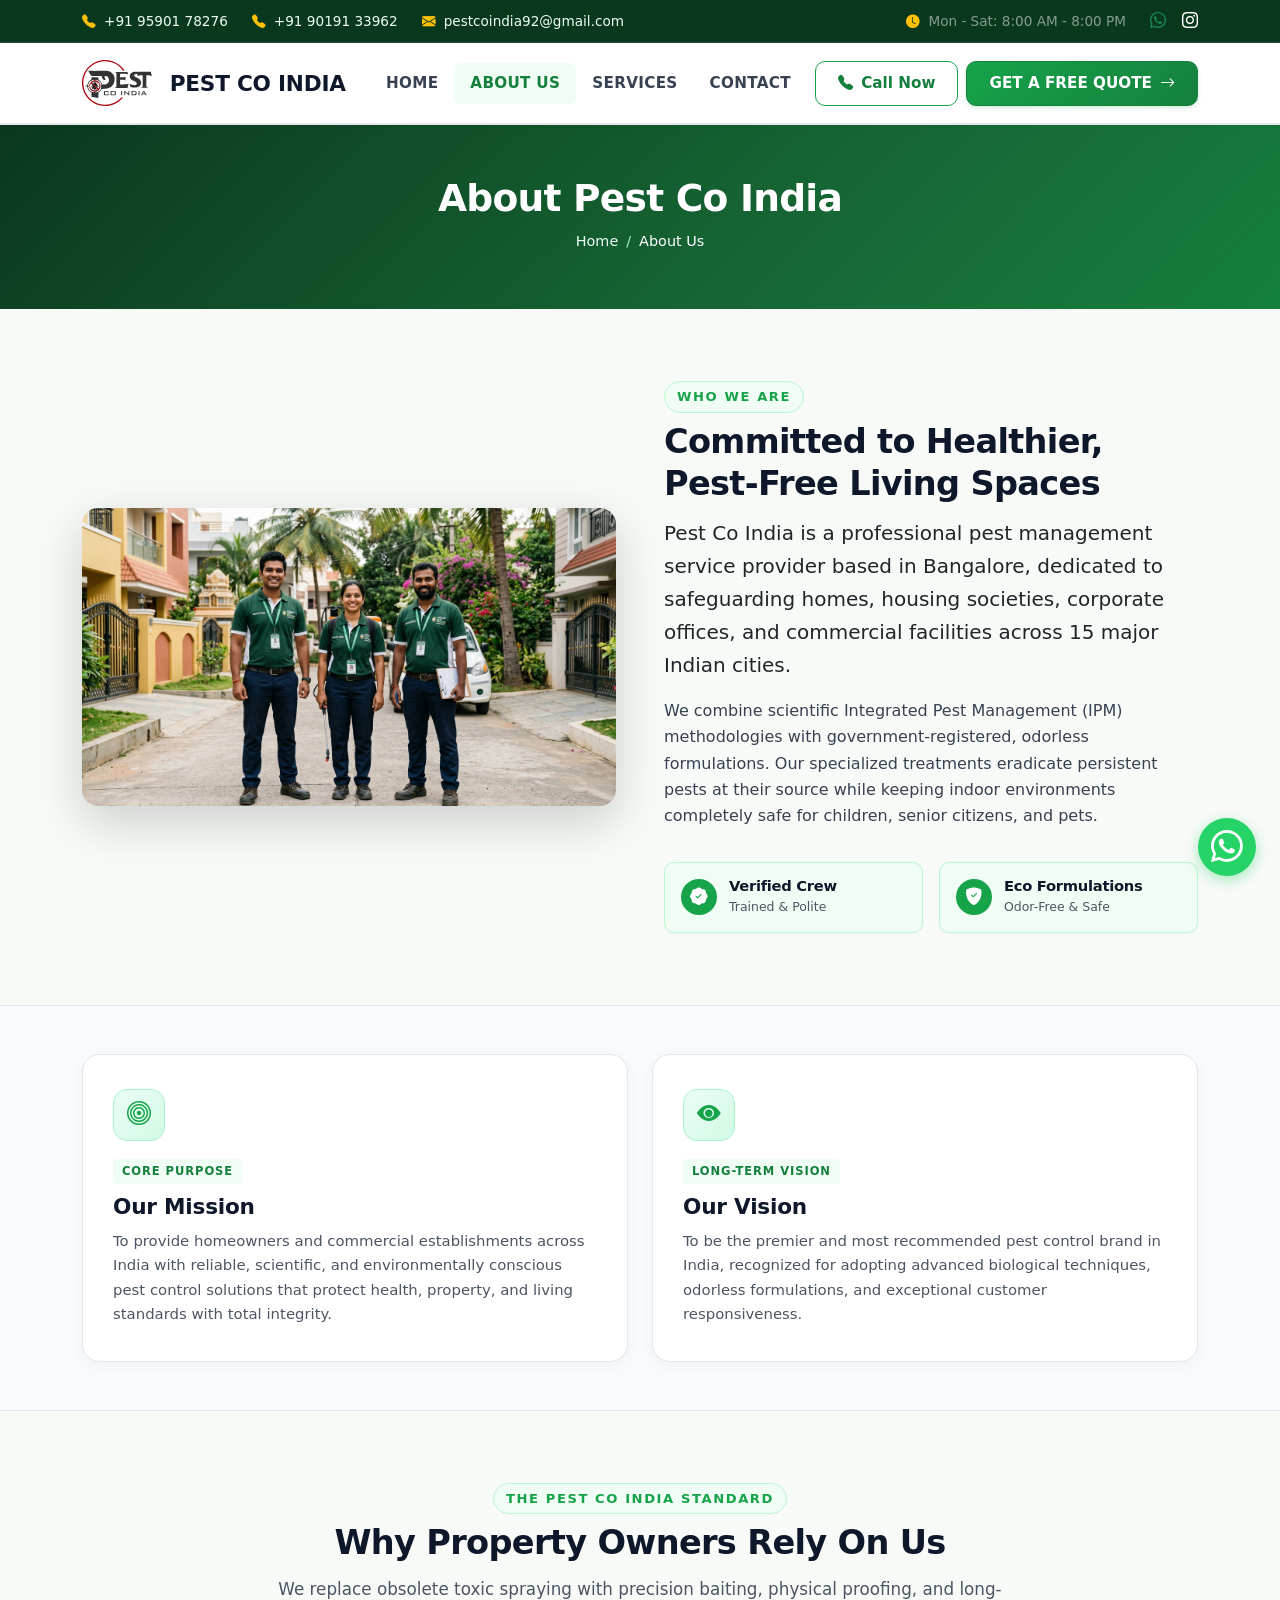
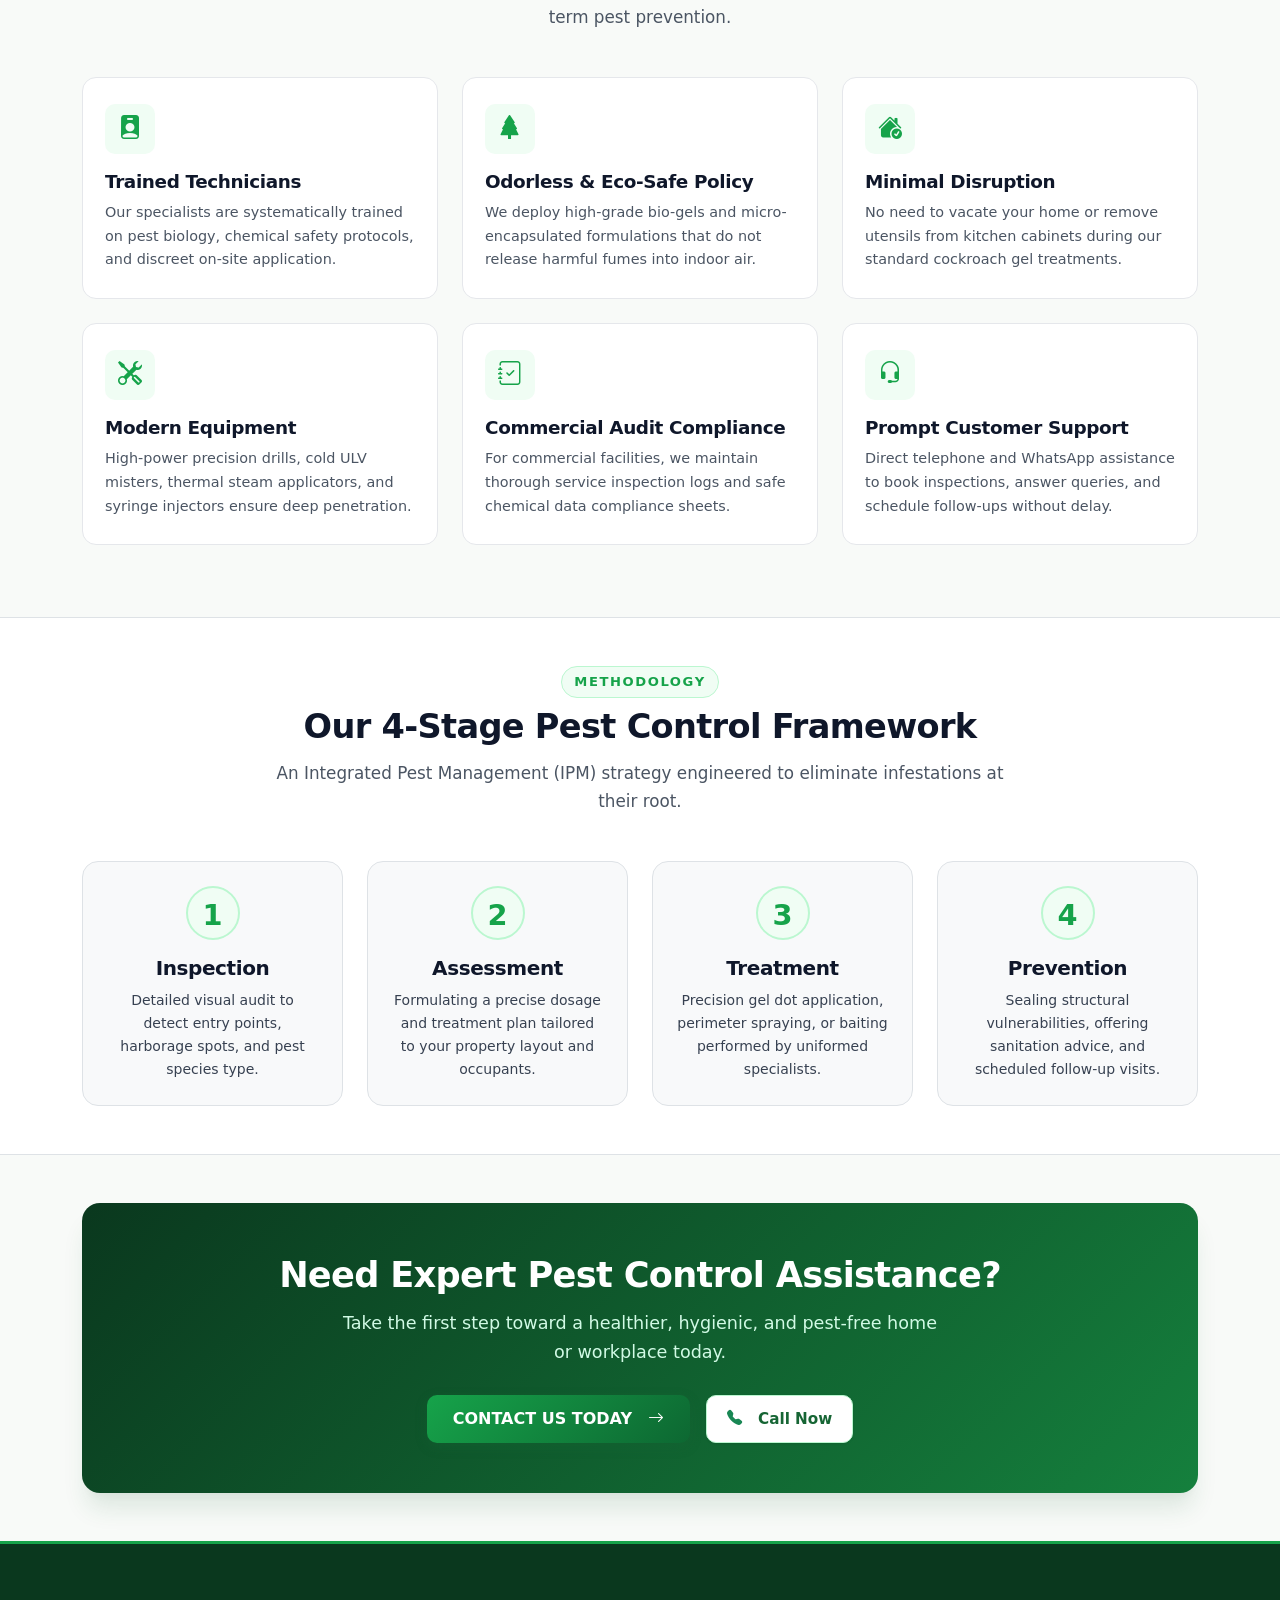
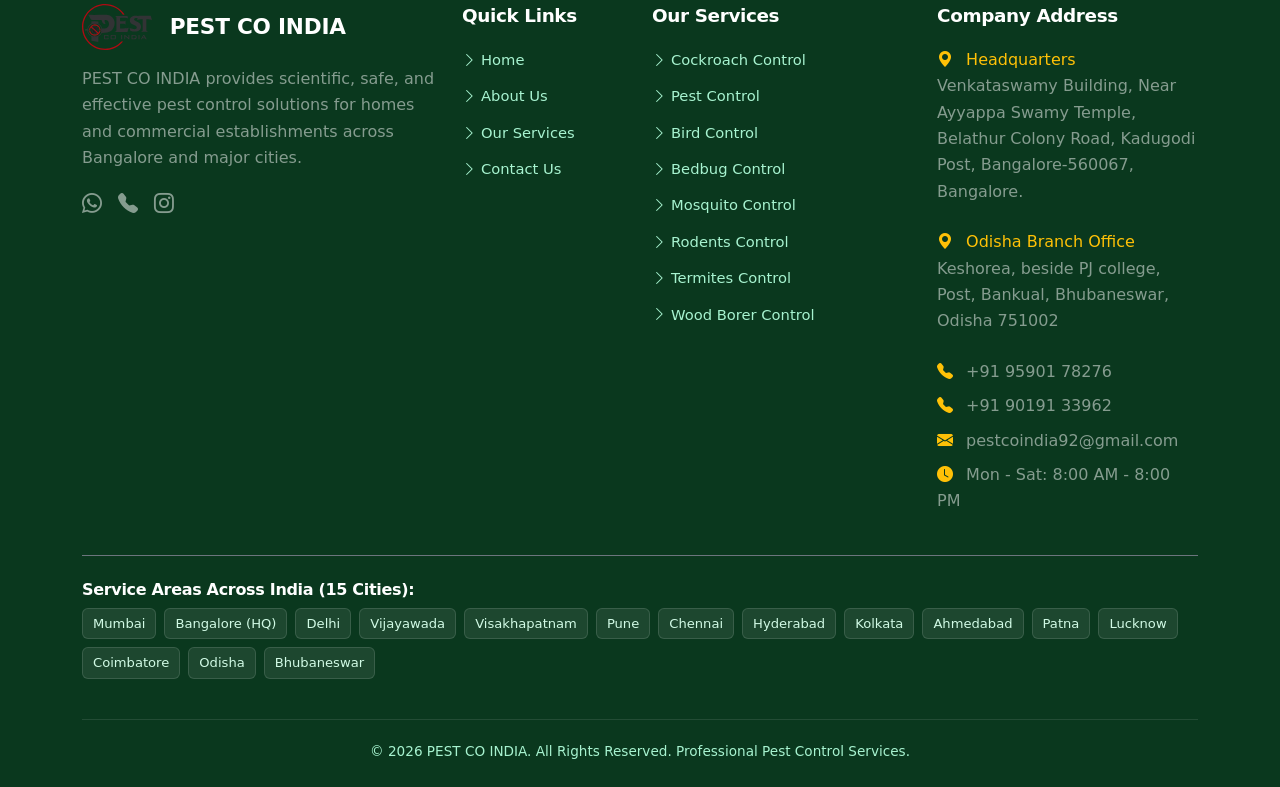
==== commit bbee8cc9: "Update about.html" ====
--- a/about.html
+++ b/about.html
@@ -1,17 +1,21 @@
 <!DOCTYPE html>
 <html lang="en">
+
 <head>
   <meta charset="UTF-8">
   <meta name="viewport" content="width=device-width, initial-scale=1.0">
   <title>About Us | Pest Co India - Professional Pest Management</title>
-  <meta name="description" content="Learn about Pest Co India, our certified eco-friendly formulations, background-verified technicians, and scientific pest control approach across 15 major Indian cities.">
-  <meta name="keywords" content="About Pest Co India, Pest Control Company Bangalore, Professional Pest Control, Eco-Friendly Pest Control, Pest Specialists">
+  <meta name="description"
+    content="Learn about Pest Co India, our certified eco-friendly formulations, background-verified technicians, and scientific pest control approach across 15 major Indian cities.">
+  <meta name="keywords"
+    content="About Pest Co India, Pest Control Company Bangalore, Professional Pest Control, Eco-Friendly Pest Control, Pest Specialists">
   <link rel="canonical" href="https://pestcoindia.com/about.html">
   <link rel="icon" type="image/svg+xml" href="images/logo.svg">
 
   <!-- Open Graph -->
   <meta property="og:title" content="About Pest Co India | Professional Pest Management">
-  <meta property="og:description" content="Discover our scientific, odorless, and family-safe approach to pest eradication for homes and commercial businesses.">
+  <meta property="og:description"
+    content="Discover our scientific, odorless, and family-safe approach to pest eradication for homes and commercial businesses.">
   <meta property="og:type" content="website">
   <meta property="og:url" content="https://pestcoindia.com/about.html">
   <meta property="og:image" content="images/about_pest_team.jpg">
@@ -30,7 +34,7 @@
       "email": "pestcoindia92@gmail.com",
       "address": {
         "@type": "PostalAddress",
-        "streetAddress": "Venkataswamy Building, Near Ayyappa Swamy Temple, Belathur Colony Road, Kadugodi Post, Bangalore-560067., Bangalore",
+        "streetAddress": "Venkataswamy Building, Near Ayyappa Swamy Temple, Belathur Colony Road, Kadugodi Post, Bangalore-560067, Bangalore.",
         "addressLocality": "Bangalore",
         "postalCode": "560067",
         "addressRegion": "Karnataka",
@@ -47,11 +51,14 @@
   <!-- Google Fonts -->
   <link rel="preconnect" href="https://fonts.googleapis.com">
   <link rel="preconnect" href="https://fonts.gstatic.com" crossorigin>
-  <link href="https://fonts.googleapis.com/css2?family=Outfit:wght@500;600;700;800&family=Plus+Jakarta+Sans:wght@400;500;600;700&display=swap" rel="stylesheet">
-  
+  <link
+    href="https://fonts.googleapis.com/css2?family=Outfit:wght@500;600;700;800&family=Plus+Jakarta+Sans:wght@400;500;600;700&display=swap"
+    rel="stylesheet">
+
   <!-- Custom CSS -->
   <link rel="stylesheet" href="css/style.css">
 </head>
+
 <body>
 
   <!-- Top Utility Bar -->
@@ -60,12 +67,17 @@
       <div class="d-flex gap-4">
         <span><a href="tel:9590178276"><i class="bi bi-telephone-fill me-2 text-warning"></i> +91 95901 78276</a></span>
         <span><a href="tel:9019133962"><i class="bi bi-telephone-fill me-2 text-warning"></i> +91 90191 33962</a></span>
-        <span><a href="mailto:pestcoindia92@gmail.com"><i class="bi bi-envelope-fill me-2 text-warning"></i> pestcoindia92@gmail.com</a></span>
+        <span><a href="mailto:pestcoindia92@gmail.com"><i class="bi bi-envelope-fill me-2 text-warning"></i>
+            pestcoindia92@gmail.com</a></span>
       </div>
       <div class="d-flex align-items-center gap-3">
-        <span class="text-white-50"><i class="bi bi-clock-fill me-1 text-warning"></i> Mon - Sat: 8:00 AM - 8:00 PM</span>
-        <a href="https://wa.me/919590178276?text=Hi%20Pest%20Co%20India,%20I%20would%20like%20to%20enquire%20about%20pest%20control%20services." target="_blank" rel="noopener noreferrer" aria-label="WhatsApp" class="text-white ms-2"><i class="bi bi-whatsapp text-success fs-6"></i></a>
-        <a href="https://instagram.com/pestcoindia" target="_blank" rel="noopener noreferrer" aria-label="Instagram" class="text-white"><i class="bi bi-instagram fs-6"></i></a>
+        <span class="text-white-50"><i class="bi bi-clock-fill me-1 text-warning"></i> Mon - Sat: 8:00 AM - 8:00
+          PM</span>
+        <a href="https://wa.me/9019133962?text=Hi%20Pest%20Co%20India,%20I%20would%20like%20to%20enquire%20about%20pest%20control%20services."
+          target="_blank" rel="noopener noreferrer" aria-label="WhatsApp" class="text-white ms-2"><i
+            class="bi bi-whatsapp text-success fs-6"></i></a>
+        <a href="https://instagram.com/pestcoindia" target="_blank" rel="noopener noreferrer" aria-label="Instagram"
+          class="text-white"><i class="bi bi-instagram fs-6"></i></a>
       </div>
     </div>
   </div>
@@ -74,11 +86,13 @@
   <nav class="navbar navbar-expand-lg sticky-top">
     <div class="container">
       <a class="navbar-brand" href="index.html">
-        <img src="images/logo.svg" alt="Pest Co India Logo" width="46" height="46" class="me-2" referrerPolicy="no-referrer">
+        <img src="images/logo.svg" alt="Pest Co India Logo" width="46" height="46" class="me-2"
+          referrerPolicy="no-referrer">
         <span>PEST CO INDIA</span>
       </a>
-      
-      <button class="navbar-toggler" type="button" data-bs-toggle="collapse" data-bs-target="#navbarMain" aria-controls="navbarMain" aria-expanded="false" aria-label="Toggle navigation">
+
+      <button class="navbar-toggler" type="button" data-bs-toggle="collapse" data-bs-target="#navbarMain"
+        aria-controls="navbarMain" aria-expanded="false" aria-label="Toggle navigation">
         <span class="navbar-toggler-icon"></span>
       </button>
 
@@ -126,15 +140,20 @@
     <div class="container">
       <div class="row align-items-center g-5">
         <div class="col-lg-6 reveal">
-          <img src="images/about_pest_team.jpg" alt="Pest Co India Specialists Team" class="img-fluid rounded-4 shadow-lg" referrerPolicy="no-referrer">
+          <img src="images/about_pest_team.jpg" alt="Pest Co India Specialists Team"
+            class="img-fluid rounded-4 shadow-lg" referrerPolicy="no-referrer">
         </div>
 
         <div class="col-lg-6 reveal">
           <span class="section-subtitle">WHO WE ARE</span>
           <h2 class="section-title">Committed to Healthier, Pest-Free Living Spaces</h2>
-          <p class="lead text-dark">Pest Co India is a professional pest management service provider based in Bangalore, dedicated to safeguarding homes, housing societies, corporate offices, and commercial facilities across 15 major Indian cities.</p>
-          <p>We combine scientific Integrated Pest Management (IPM) methodologies with government-registered, odorless formulations. Our specialized treatments eradicate persistent pests at their source while keeping indoor environments completely safe for children, senior citizens, and pets.</p>
-          
+          <p class="lead text-dark">Pest Co India is a professional pest management service provider based in Bangalore,
+            dedicated to safeguarding homes, housing societies, corporate offices, and commercial facilities across 15
+            major Indian cities.</p>
+          <p>We combine scientific Integrated Pest Management (IPM) methodologies with government-registered, odorless
+            formulations. Our specialized treatments eradicate persistent pests at their source while keeping indoor
+            environments completely safe for children, senior citizens, and pets.</p>
+
           <div class="row g-3 mt-3">
             <div class="col-sm-6">
               <div class="about-trust-badge">
@@ -175,7 +194,9 @@
             </div>
             <span class="mission-tag">Core Purpose</span>
             <h3 class="mb-2">Our Mission</h3>
-            <p class="mb-0">To provide homeowners and commercial establishments across India with reliable, scientific, and environmentally conscious pest control solutions that protect health, property, and living standards with total integrity.</p>
+            <p class="mb-0">To provide homeowners and commercial establishments across India with reliable, scientific,
+              and environmentally conscious pest control solutions that protect health, property, and living standards
+              with total integrity.</p>
           </div>
         </div>
 
@@ -186,7 +207,8 @@
             </div>
             <span class="mission-tag">Long-Term Vision</span>
             <h3 class="mb-2">Our Vision</h3>
-            <p class="mb-0">To be the premier and most recommended pest control brand in India, recognized for adopting advanced biological techniques, odorless formulations, and exceptional customer responsiveness.</p>
+            <p class="mb-0">To be the premier and most recommended pest control brand in India, recognized for adopting
+              advanced biological techniques, odorless formulations, and exceptional customer responsiveness.</p>
           </div>
         </div>
       </div>
@@ -199,7 +221,8 @@
       <div class="section-header reveal">
         <span class="section-subtitle">THE PEST CO INDIA STANDARD</span>
         <h2 class="section-title">Why Property Owners Rely On Us</h2>
-        <p>We replace obsolete toxic spraying with precision baiting, physical proofing, and long-term pest prevention.</p>
+        <p>We replace obsolete toxic spraying with precision baiting, physical proofing, and long-term pest prevention.
+        </p>
       </div>
 
       <div class="row g-4">
@@ -207,7 +230,8 @@
           <div class="feature-card">
             <div class="feature-icon"><i class="bi bi-person-badge-fill"></i></div>
             <h4>Trained Technicians</h4>
-            <p>Our specialists are systematically trained on pest biology, chemical safety protocols, and discreet on-site application.</p>
+            <p>Our specialists are systematically trained on pest biology, chemical safety protocols, and discreet
+              on-site application.</p>
           </div>
         </div>
 
@@ -215,7 +239,8 @@
           <div class="feature-card">
             <div class="feature-icon"><i class="bi bi-tree-fill"></i></div>
             <h4>Odorless & Eco-Safe Policy</h4>
-            <p>We deploy high-grade bio-gels and micro-encapsulated formulations that do not release harmful fumes into indoor air.</p>
+            <p>We deploy high-grade bio-gels and micro-encapsulated formulations that do not release harmful fumes into
+              indoor air.</p>
           </div>
         </div>
 
@@ -223,7 +248,8 @@
           <div class="feature-card">
             <div class="feature-icon"><i class="bi bi-house-check-fill"></i></div>
             <h4>Minimal Disruption</h4>
-            <p>No need to vacate your home or remove utensils from kitchen cabinets during our standard cockroach gel treatments.</p>
+            <p>No need to vacate your home or remove utensils from kitchen cabinets during our standard cockroach gel
+              treatments.</p>
           </div>
         </div>
 
@@ -231,7 +257,8 @@
           <div class="feature-card">
             <div class="feature-icon"><i class="bi bi-tools"></i></div>
             <h4>Modern Equipment</h4>
-            <p>High-power precision drills, cold ULV misters, thermal steam applicators, and syringe injectors ensure deep penetration.</p>
+            <p>High-power precision drills, cold ULV misters, thermal steam applicators, and syringe injectors ensure
+              deep penetration.</p>
           </div>
         </div>
 
@@ -239,7 +266,8 @@
           <div class="feature-card">
             <div class="feature-icon"><i class="bi bi-journal-check"></i></div>
             <h4>Commercial Audit Compliance</h4>
-            <p>For commercial facilities, we maintain thorough service inspection logs and safe chemical data compliance sheets.</p>
+            <p>For commercial facilities, we maintain thorough service inspection logs and safe chemical data compliance
+              sheets.</p>
           </div>
         </div>
 
@@ -247,7 +275,8 @@
           <div class="feature-card">
             <div class="feature-icon"><i class="bi bi-headset"></i></div>
             <h4>Prompt Customer Support</h4>
-            <p>Direct telephone and WhatsApp assistance to book inspections, answer queries, and schedule follow-ups without delay.</p>
+            <p>Direct telephone and WhatsApp assistance to book inspections, answer queries, and schedule follow-ups
+              without delay.</p>
           </div>
         </div>
       </div>
@@ -268,28 +297,32 @@
           <div class="p-4 bg-light rounded-4 h-100 border">
             <div class="process-number mx-auto mb-3">1</div>
             <h5>Inspection</h5>
-            <p class="small mb-0">Detailed visual audit to detect entry points, harborage spots, and pest species type.</p>
+            <p class="small mb-0">Detailed visual audit to detect entry points, harborage spots, and pest species type.
+            </p>
           </div>
         </div>
         <div class="col-md-3 reveal text-center">
           <div class="p-4 bg-light rounded-4 h-100 border">
             <div class="process-number mx-auto mb-3">2</div>
             <h5>Assessment</h5>
-            <p class="small mb-0">Formulating a precise dosage and treatment plan tailored to your property layout and occupants.</p>
+            <p class="small mb-0">Formulating a precise dosage and treatment plan tailored to your property layout and
+              occupants.</p>
           </div>
         </div>
         <div class="col-md-3 reveal text-center">
           <div class="p-4 bg-light rounded-4 h-100 border">
             <div class="process-number mx-auto mb-3">3</div>
             <h5>Treatment</h5>
-            <p class="small mb-0">Precision gel dot application, perimeter spraying, or baiting performed by uniformed specialists.</p>
+            <p class="small mb-0">Precision gel dot application, perimeter spraying, or baiting performed by uniformed
+              specialists.</p>
           </div>
         </div>
         <div class="col-md-3 reveal text-center">
           <div class="p-4 bg-light rounded-4 h-100 border">
             <div class="process-number mx-auto mb-3">4</div>
             <h5>Prevention</h5>
-            <p class="small mb-0">Sealing structural vulnerabilities, offering sanitation advice, and scheduled follow-up visits.</p>
+            <p class="small mb-0">Sealing structural vulnerabilities, offering sanitation advice, and scheduled
+              follow-up visits.</p>
           </div>
         </div>
       </div>
@@ -307,7 +340,7 @@
             CONTACT US TODAY <i class="bi bi-arrow-right ms-2"></i>
           </a>
           <a href="tel:9590178276" class="btn btn-call-custom btn-lg">
-            <i class="bi bi-telephone-fill text-success me-2"></i> Call: 9590178276
+            <i class="bi bi-telephone-fill text-success me-2"></i> Call Now
           </a>
         </div>
       </div>
@@ -315,7 +348,9 @@
   </section>
 
   <!-- Floating WhatsApp Action Button -->
-  <a href="https://wa.me/919590178276?text=Hi%20Pest%20Co%20India,%20I%20would%20like%20to%20enquire%20about%20pest%20control%20services." target="_blank" rel="noopener noreferrer" class="floating-whatsapp" aria-label="Chat on WhatsApp">
+  <a href="https://wa.me/919019133962?text=Hi%20Pest%20Co%20India,%20I%20would%20like%20to%20enquire%20about%20pest%20control%20services."
+    target="_blank" rel="noopener noreferrer" class="floating-whatsapp" aria-label="Chat on WhatsApp">
+
     <i class="bi bi-whatsapp"></i>
     <span class="floating-whatsapp-tooltip">Chat with us on WhatsApp</span>
   </a>
@@ -326,14 +361,19 @@
       <div class="row g-4">
         <div class="col-lg-4 col-md-6">
           <a class="navbar-brand text-white mb-3" href="index.html">
-            <img src="images/logo.svg" alt="Pest Co India Logo" width="40" height="40" class="me-2" referrerPolicy="no-referrer">
+            <img src="images/logo.svg" alt="Pest Co India Logo" width="40" height="40" class="me-2"
+              referrerPolicy="no-referrer">
             <span class="text-white">PEST CO INDIA</span>
           </a>
-          <p class="text-white-50">PEST CO INDIA provides scientific, safe, and effective pest control solutions for homes and commercial establishments across Bangalore and major cities.</p>
+          <p class="text-white-50">PEST CO INDIA provides scientific, safe, and effective pest control solutions for
+            homes and commercial establishments across Bangalore and major cities.</p>
           <div class="d-flex gap-3 text-white fs-5 mt-3">
-            <a href="https://wa.me/919590178276?text=Hi%20Pest%20Co%20India" target="_blank" rel="noopener noreferrer" class="text-white-50" aria-label="WhatsApp"><i class="bi bi-whatsapp"></i></a>
+            <a href="https://wa.me/919019133962?text=Hi%20Pest%20Co%20India" target="_blank" rel="noopener noreferrer"
+              class="text-white-50" aria-label="WhatsApp"><i class="bi bi-whatsapp"></i></a>
+
             <a href="tel:9590178276" class="text-white-50" aria-label="Call"><i class="bi bi-telephone-fill"></i></a>
-            <a href="https://instagram.com/pestcoindia" target="_blank" rel="noopener noreferrer" class="text-white-50" aria-label="Instagram"><i class="bi bi-instagram"></i></a>
+            <a href="https://instagram.com/pestcoindia" target="_blank" rel="noopener noreferrer" class="text-white-50"
+              aria-label="Instagram"><i class="bi bi-instagram"></i></a>
           </div>
         </div>
 
@@ -364,10 +404,23 @@
         <div class="col-lg-3 col-md-6">
           <h5>Company Address</h5>
           <ul class="list-unstyled text-white-50 d-flex flex-column gap-2">
-            <li><i class="bi bi-geo-alt-fill text-warning me-2"></i> Venkataswamy Building, Near Ayyappa Swamy Temple, Belathur Colony Road, Kadugodi Post, Bangalore-560067., Bangalore</li>
-            <li><a href="tel:9590178276" class="text-white-50"><i class="bi bi-telephone-fill text-warning me-2"></i> +91 95901 78276</a></li>
-            <li><a href="tel:9019133962" class="text-white-50"><i class="bi bi-telephone-fill text-warning me-2"></i> +91 90191 33962</a></li>
-            <li><a href="mailto:pestcoindia92@gmail.com" class="text-white-50"><i class="bi bi-envelope-fill text-warning me-2"></i> pestcoindia92@gmail.com</a></li>
+            <li><a href="https://maps.app.goo.gl/ojPhqucCM9nanugB9" target="_blank" rel="noopener noreferrer" class="text-white-50">
+                <i class="bi bi-geo-alt-fill text-warning me-2"></i> <span
+                  style="font-weight: 400; color: #ffc107;">Headquarters</span><br>
+                <p> Venkataswamy Building, Near Ayyappa Swamy Temple, Belathur Colony Road, Kadugodi Post,
+                  Bangalore-560067, Bangalore.</p>
+              </a></li>
+            <li><a href="https://share.google/KaIp2xNWo1G9C4w6h" target="_blank" rel="noopener noreferrer" class="text-white-50">
+                <i class="bi bi-geo-alt-fill text-warning me-2"></i> <span
+                  style="font-weight: 400; color: #ffc107;">Odisha Branch Office</span><br> 
+                  <p>Keshorea, beside PJ college, Post, Bankual, Bhubaneswar, Odisha 751002</p>
+              </a></li>
+            <li><a href="tel:9590178276" class="text-white-50"><i class="bi bi-telephone-fill text-warning me-2"></i>
+                +91 95901 78276</a></li>
+            <li><a href="tel:9019133962" class="text-white-50"><i class="bi bi-telephone-fill text-warning me-2"></i>
+                +91 90191 33962</a></li>
+            <li><a href="mailto:pestcoindia92@gmail.com" class="text-white-50"><i
+                  class="bi bi-envelope-fill text-warning me-2"></i> pestcoindia92@gmail.com</a></li>
             <li><i class="bi bi-clock-fill text-warning me-2"></i> Mon - Sat: 8:00 AM - 8:00 PM</li>
           </ul>
         </div>
@@ -380,18 +433,18 @@
           <a href="contact.html?service_area=Mumbai" class="city-footer-tag">Mumbai</a>
           <a href="contact.html?service_area=Bangalore" class="city-footer-tag">Bangalore (HQ)</a>
           <a href="contact.html?service_area=Delhi" class="city-footer-tag">Delhi</a>
-          <a href="contact.html?service_area=Noida" class="city-footer-tag">Noida</a>
-          <a href="contact.html?service_area=Gurgaon" class="city-footer-tag">Gurgaon</a>
+          <a href="contact.html?service_area=Vijayawada" class="city-footer-tag">Vijayawada</a>
+          <a href="contact.html?service_area=Visakhapatnam" class="city-footer-tag">Visakhapatnam</a>
           <a href="contact.html?service_area=Pune" class="city-footer-tag">Pune</a>
           <a href="contact.html?service_area=Chennai" class="city-footer-tag">Chennai</a>
           <a href="contact.html?service_area=Hyderabad" class="city-footer-tag">Hyderabad</a>
           <a href="contact.html?service_area=Kolkata" class="city-footer-tag">Kolkata</a>
           <a href="contact.html?service_area=Ahmedabad" class="city-footer-tag">Ahmedabad</a>
           <a href="contact.html?service_area=Patna" class="city-footer-tag">Patna</a>
-          <a href="contact.html?service_area=Jaipur" class="city-footer-tag">Jaipur</a>
           <a href="contact.html?service_area=Lucknow" class="city-footer-tag">Lucknow</a>
           <a href="contact.html?service_area=Coimbatore" class="city-footer-tag">Coimbatore</a>
-          <a href="contact.html?service_area=Thane" class="city-footer-tag">Thane</a>
+          <a href="contact.html?service_area=Odisha" class="city-footer-tag">Odisha</a>
+          <a href="contact.html?service_area=Bhubaneswar" class="city-footer-tag">Bhubaneswar</a>
         </div>
       </div>
 
@@ -406,4 +459,5 @@
   <!-- Custom JS -->
   <script src="js/script.js"></script>
 </body>
+
 </html>
--- a/css/style.css
+++ b/css/style.css
@@ -835,26 +835,30 @@
 
 .contact-card-actions {
   margin-top: auto;
-  padding-top: 24px;
+  padding-top: 22px;
   border-top: 1px solid rgba(255, 255, 255, 0.15);
   display: flex;
-  gap: 14px;
+  gap: 12px;
+  flex-wrap: wrap;
 }
 
 .contact-card-actions .btn {
   display: inline-flex !important;
   align-items: center !important;
   justify-content: center !important;
-  height: 50px;
-  padding: 0 20px !important;
-  font-family: var(--font-heading);
-  font-weight: 700;
-  font-size: 0.95rem;
+  height: 48px;
+  padding: 0 14px !important;
+  font-family: var(--font-heading);
+  font-weight: 700;
+  font-size: 0.9rem;
   border-radius: var(--radius-md);
   line-height: 1 !important;
   text-decoration: none;
   transition: var(--transition-fast);
   white-space: nowrap;
+  flex: 1 1 calc(50% - 6px);
+  min-width: 0;
+  box-sizing: border-box;
 }
 
 .contact-card-actions .btn i {
@@ -876,6 +880,135 @@
   background-color: #FFFFFF !important;
   color: var(--primary-darker) !important;
   border-color: #FFFFFF !important;
+}
+
+
+/* --- About Page Refined Trust Badges & Mission Cards --- */
+.about-trust-badge {
+  display: flex;
+  align-items: center;
+  gap: 12px;
+  padding: 14px 16px;
+  background-color: #F0FDF4;
+  border: 1px solid #BBF7D0;
+  border-radius: var(--radius-md);
+  box-shadow: 0 1px 3px rgba(0, 0, 0, 0.03);
+  transition: var(--transition-fast);
+  height: 100%;
+}
+
+.about-trust-badge:hover {
+  background-color: #DCFCE7;
+  border-color: #86EFAC;
+}
+
+.about-trust-icon {
+  width: 36px;
+  height: 36px;
+  border-radius: 50%;
+  background-color: var(--primary);
+  color: #FFFFFF;
+  display: flex;
+  align-items: center;
+  justify-content: center;
+  font-size: 1.1rem;
+  flex-shrink: 0;
+}
+
+.about-trust-badge h6 {
+  font-family: var(--font-heading);
+  font-weight: 700;
+  font-size: 0.92rem;
+  color: var(--neutral-900);
+  line-height: 1.25;
+}
+
+.about-trust-badge small {
+  color: var(--neutral-600);
+  font-size: 0.78rem;
+  display: block;
+  margin-top: 2px;
+}
+
+.bg-light-subtle-section {
+  background-color: #F8FAFC;
+  border-top: 1px solid #E2E8F0;
+  border-bottom: 1px solid #E2E8F0;
+}
+
+.about-mission-card {
+  background-color: #FFFFFF;
+  border-radius: var(--radius-xl);
+  padding: 34px 30px;
+  border: 1px solid #E2E8F0;
+  box-shadow: 0 4px 16px rgba(0, 0, 0, 0.04);
+  position: relative;
+  overflow: hidden;
+  transition: var(--transition-fast);
+}
+
+.about-mission-card::before {
+  content: '';
+  position: absolute;
+  top: 0;
+  left: 0;
+  right: 0;
+  height: 4px;
+  background: linear-gradient(90deg, var(--primary) 0%, var(--accent) 100%);
+  opacity: 0;
+  transition: opacity 0.3s ease;
+}
+
+.about-mission-card:hover {
+  border-color: var(--primary-border);
+  box-shadow: var(--shadow-lg);
+  transform: translateY(-3px);
+}
+
+.about-mission-card:hover::before {
+  opacity: 1;
+}
+
+.mission-icon {
+  width: 52px;
+  height: 52px;
+  border-radius: var(--radius-lg);
+  background: linear-gradient(135deg, #ECFDF5 0%, #D1FAE5 100%);
+  color: var(--primary);
+  display: flex;
+  align-items: center;
+  justify-content: center;
+  font-size: 1.5rem;
+  margin-bottom: 16px;
+  border: 1px solid #A7F3D0;
+}
+
+.mission-tag {
+  display: inline-block;
+  font-family: var(--font-heading);
+  font-size: 0.72rem;
+  font-weight: 700;
+  text-transform: uppercase;
+  letter-spacing: 0.08em;
+  color: var(--primary-dark);
+  background-color: var(--primary-subtle);
+  padding: 3px 9px;
+  border-radius: 4px;
+  margin-bottom: 10px;
+}
+
+.about-mission-card h3 {
+  font-family: var(--font-heading);
+  font-weight: 800;
+  font-size: 1.35rem;
+  color: var(--neutral-900);
+  letter-spacing: -0.01em;
+}
+
+.about-mission-card p {
+  color: var(--neutral-600);
+  font-size: 0.93rem;
+  line-height: 1.65;
 }
 
 .contact-guarantee-card {
